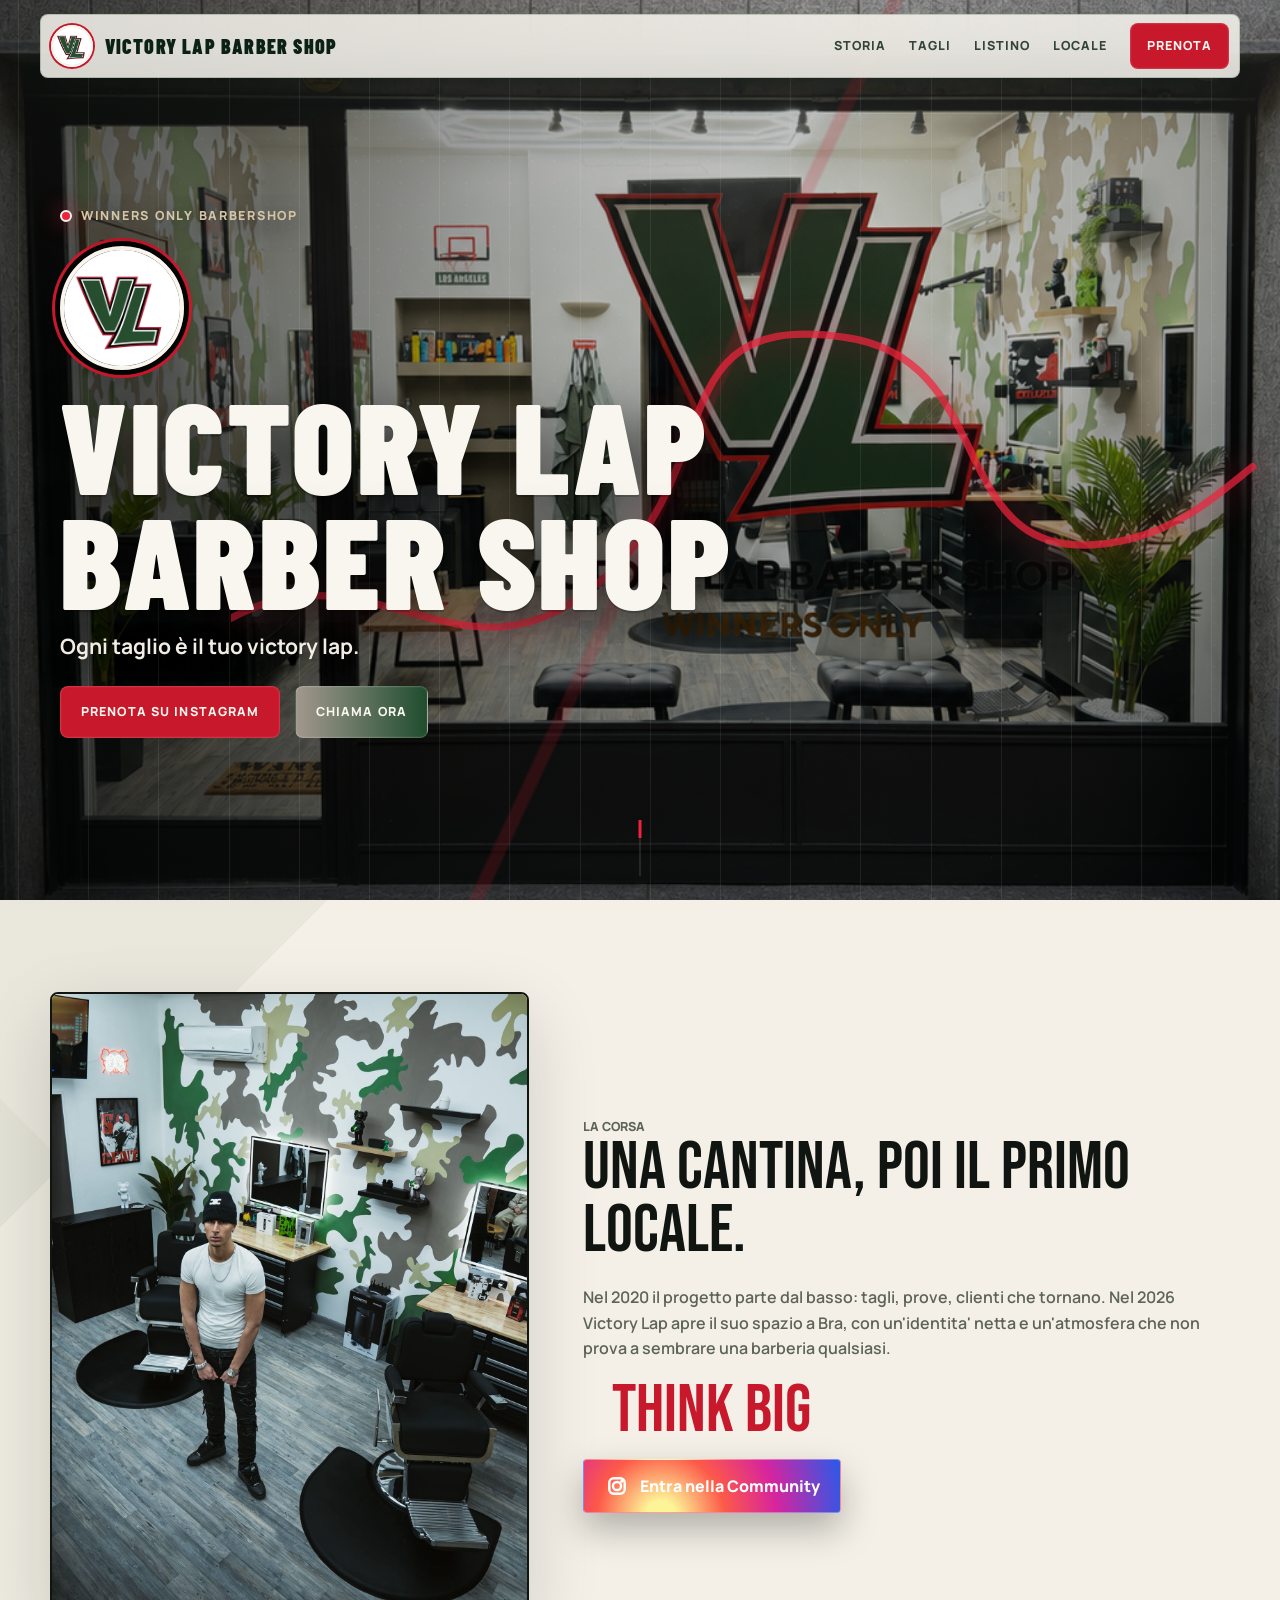
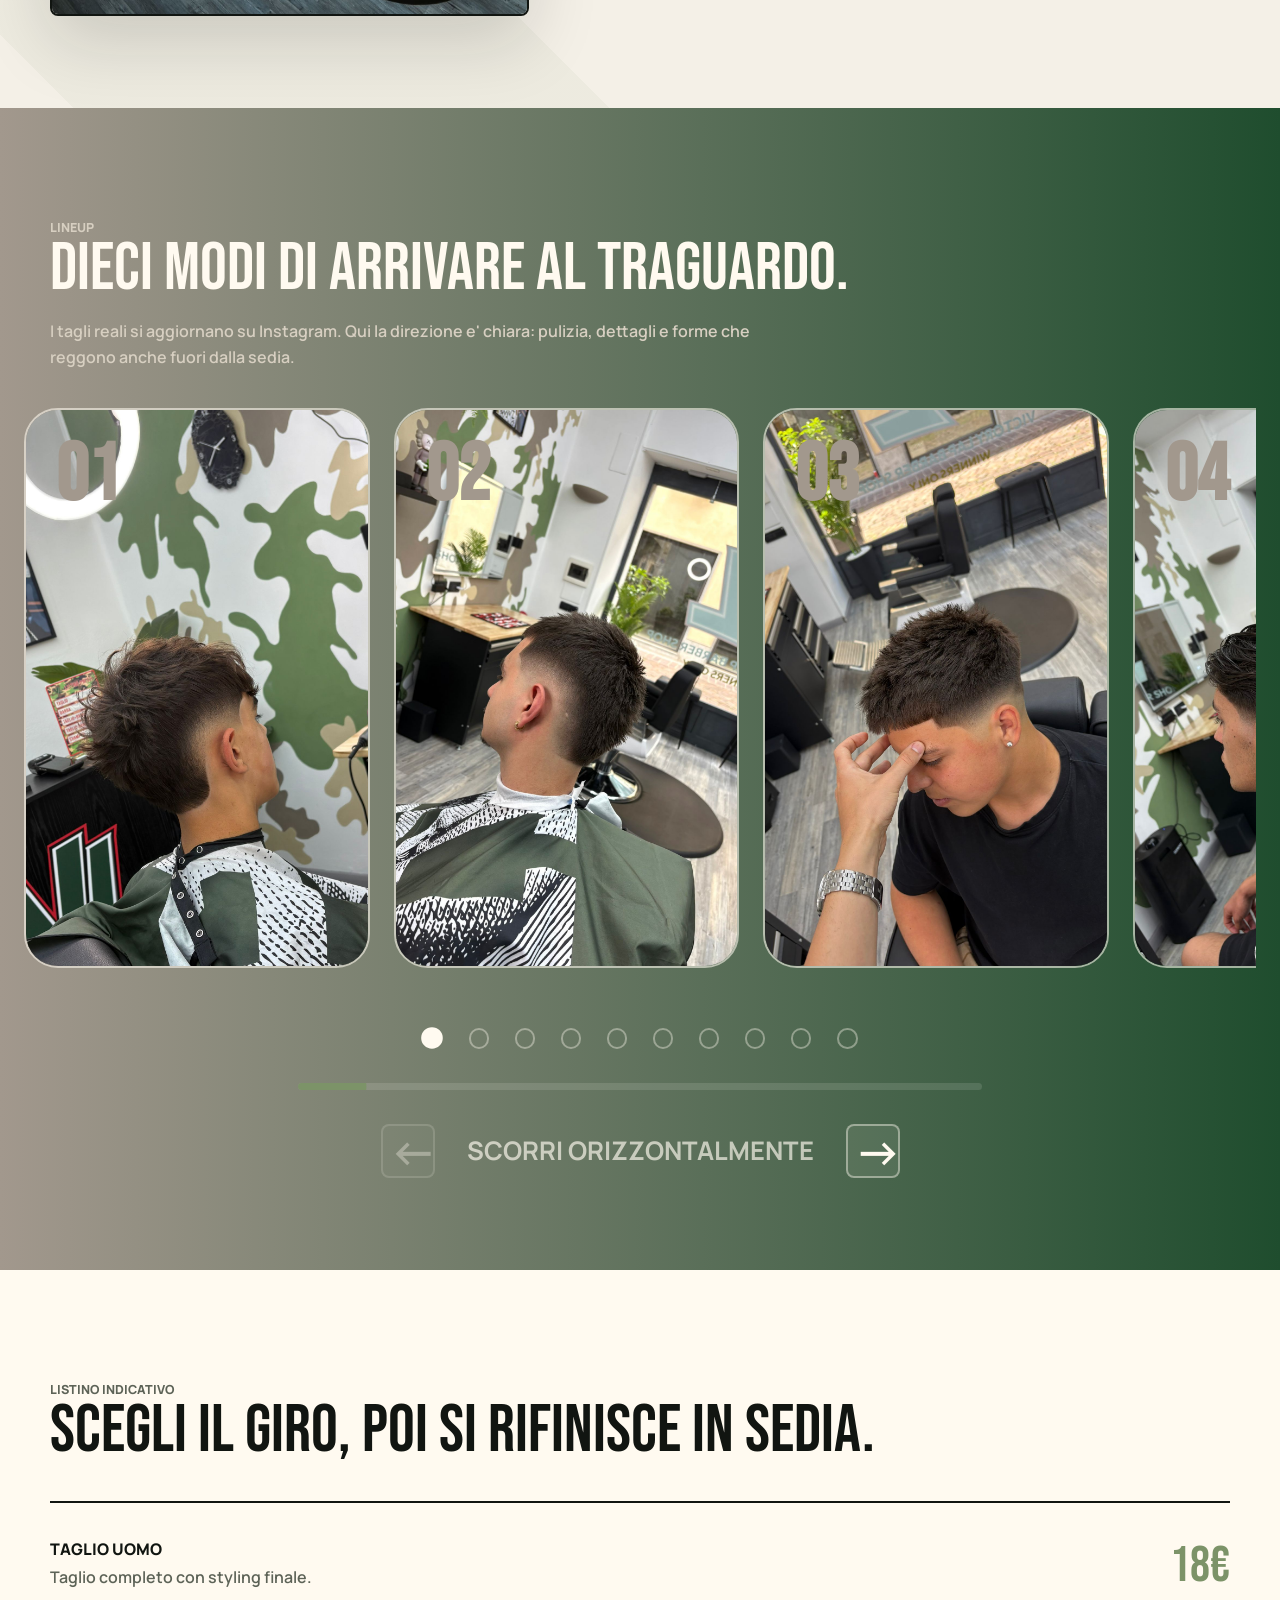
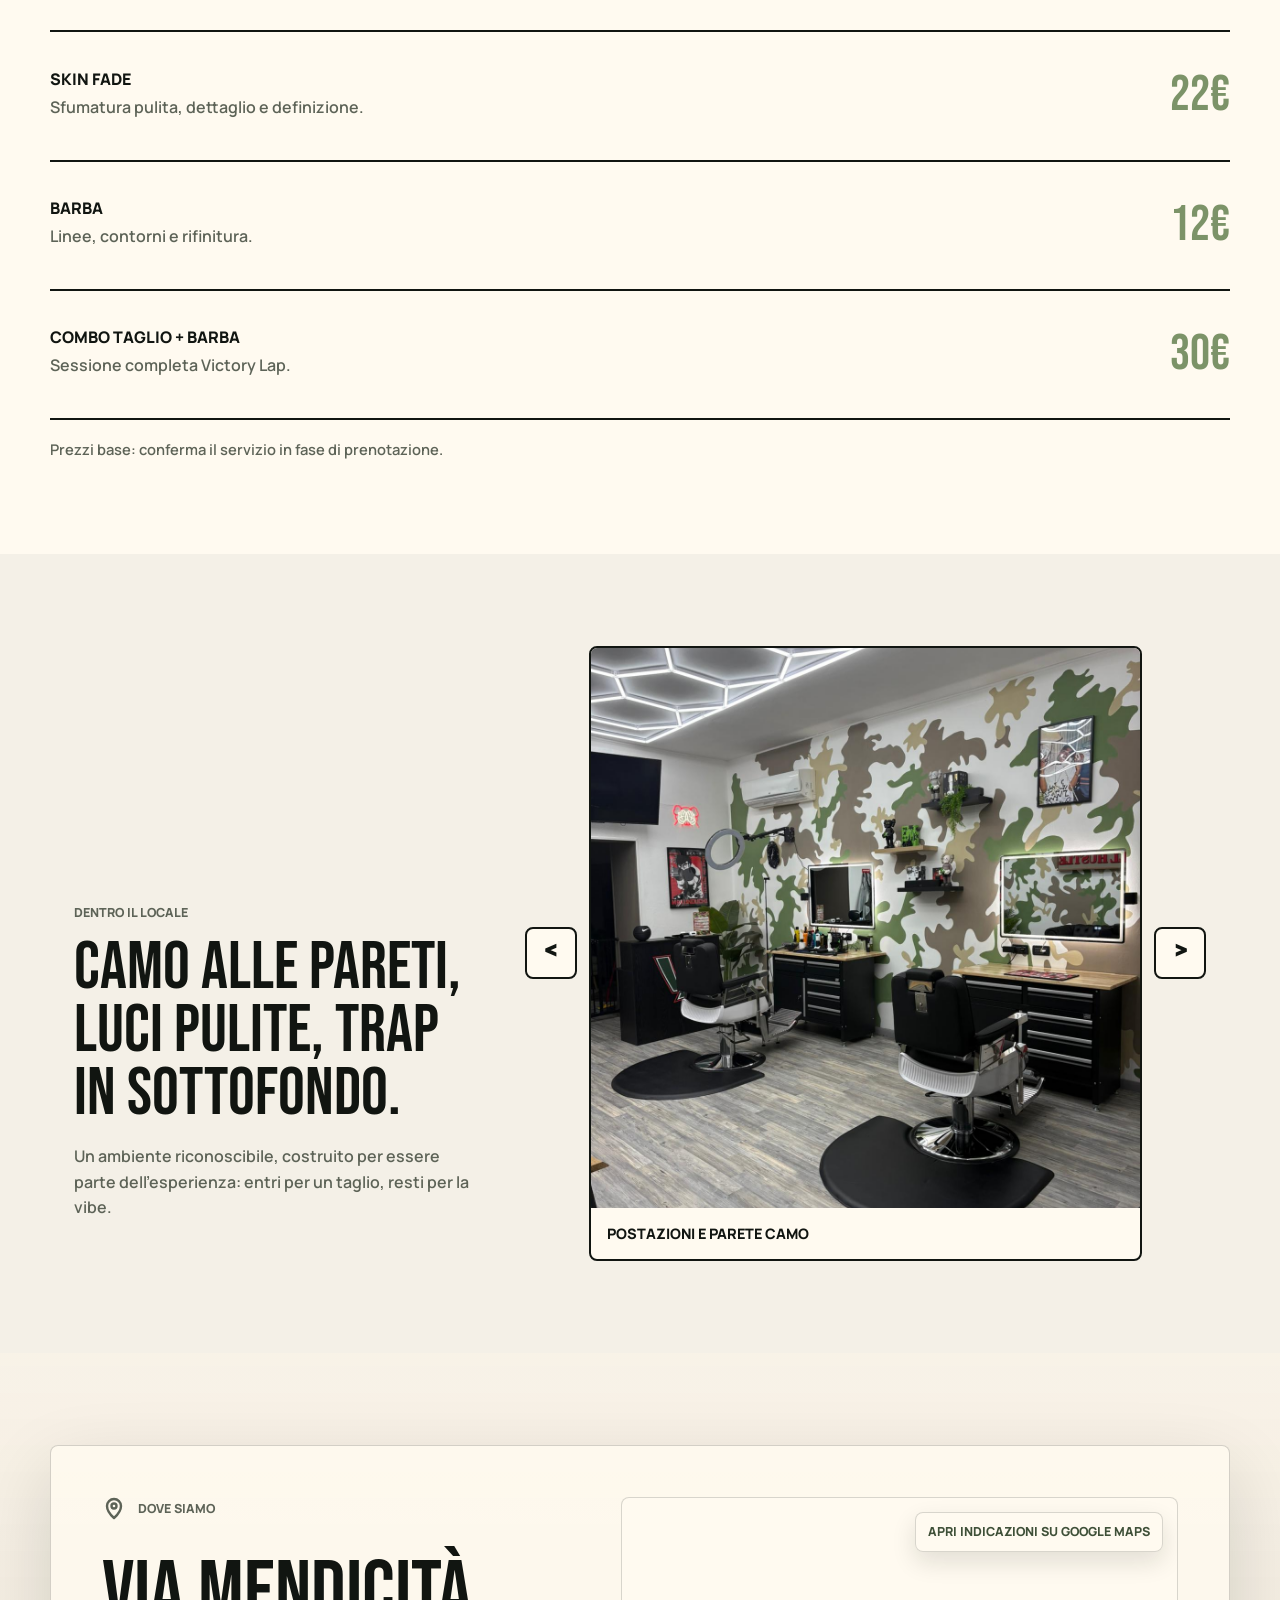
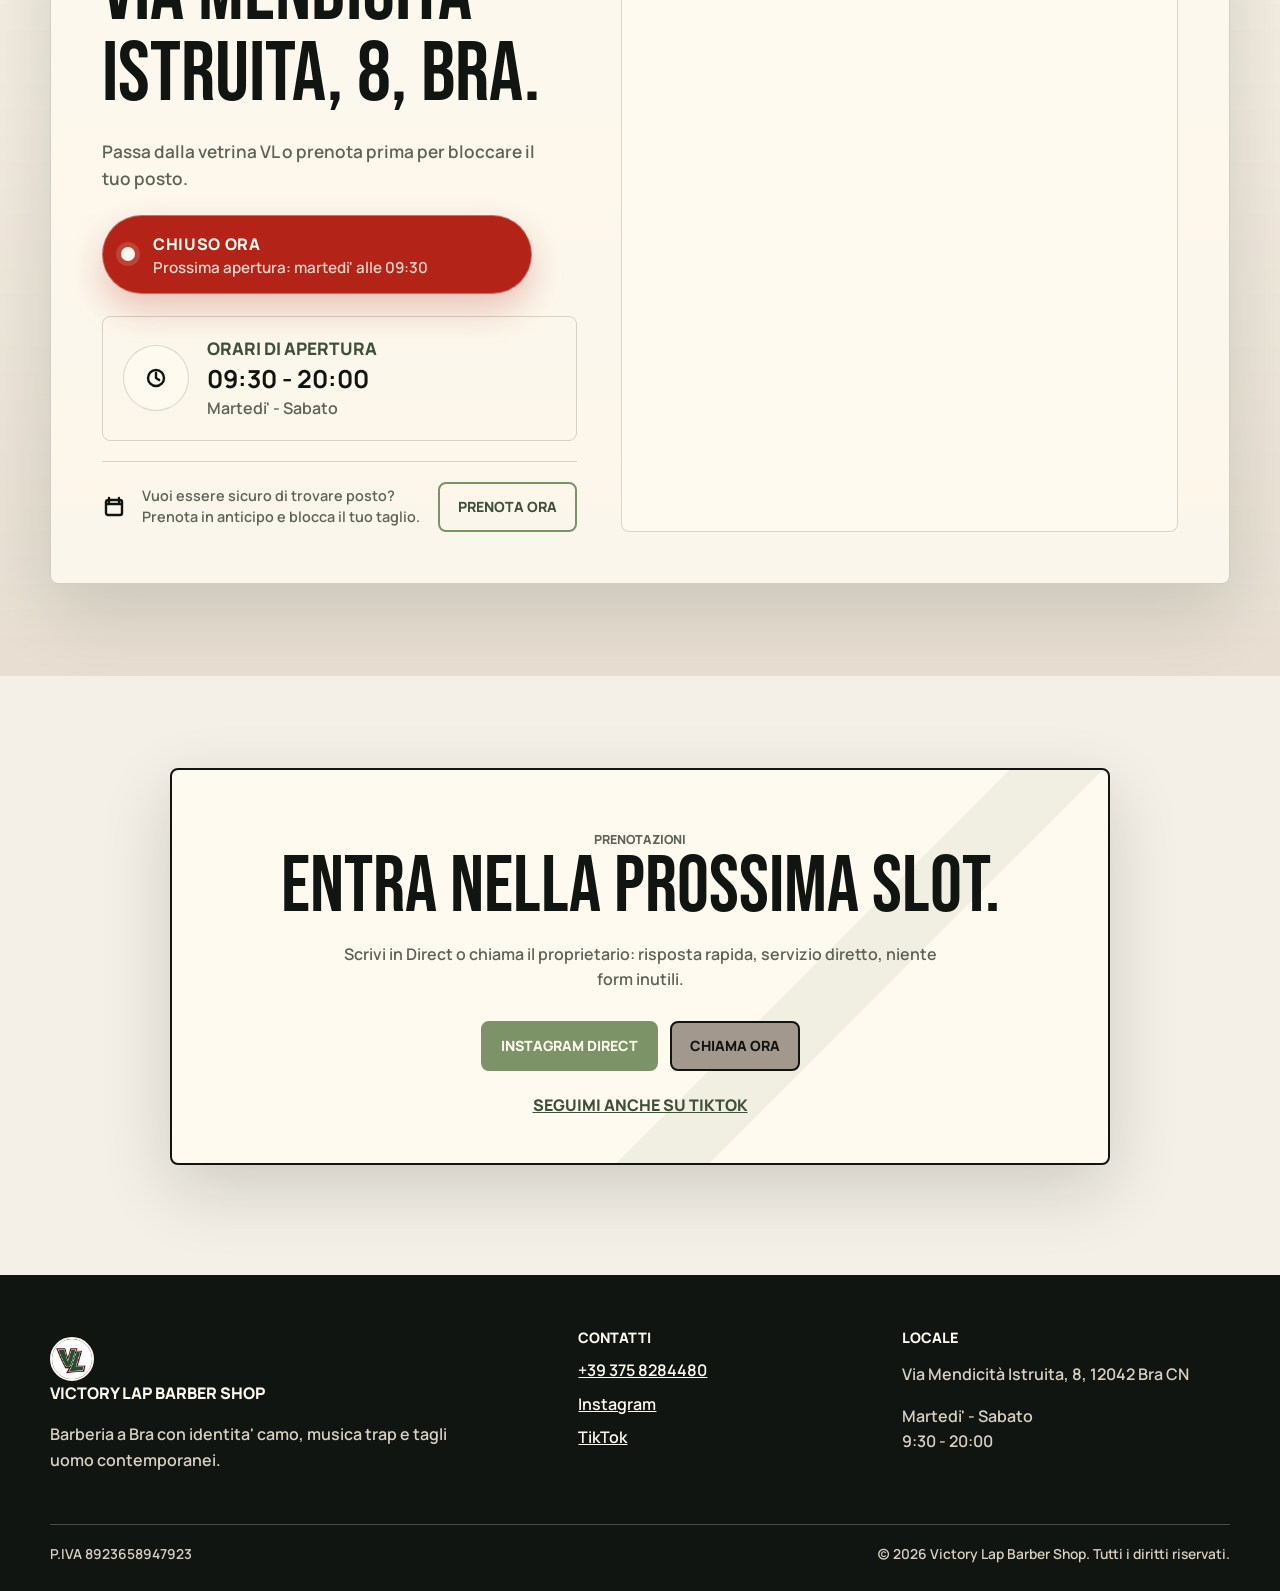
==== index.html @ 73940d56 "Test sito ilyas" ====
<!DOCTYPE html>
<html lang="it">
<head>
  <meta charset="UTF-8" />
  <meta name="viewport" content="width=device-width, initial-scale=1.0" />
  <title>Victory Lap Barber Shop | Barberia giovane a Bra</title>
  <meta name="description" content="Victory Lap Barber Shop a Bra: tagli uomo, fade, barba e stile street-premium in un locale camo con musica trap. Prenota via Instagram o telefono." />
  <meta name="robots" content="index, follow" />
  <link rel="canonical" href="https://victorylapbarbershop.example/" />
  <meta name="theme-color" content="#3f5038" />

  <meta property="og:type" content="website" />
  <meta property="og:title" content="Victory Lap Barber Shop | Barberia a Bra" />
  <meta property="og:description" content="Barberia a Bra con identita' camo, musica trap e tagli pensati per farsi notare." />
  <meta property="og:url" content="https://victorylapbarbershop.example/" />
  <meta property="og:image" content="assets/04-hero-1779377442198-hero-barbershop.png" />
  <meta property="og:locale" content="it_IT" />
  <meta name="twitter:card" content="summary_large_image" />
  <meta name="twitter:title" content="Victory Lap Barber Shop" />
  <meta name="twitter:description" content="Tagli uomo, fade e barba a Bra. Prenota via Instagram o telefono." />
  <meta name="twitter:image" content="assets/04-hero-1779377442198-hero-barbershop.png" />

  <link rel="preconnect" href="https://fonts.googleapis.com" />
  <link rel="preconnect" href="https://fonts.gstatic.com" crossorigin />
  <link href="https://fonts.googleapis.com/css2?family=Barlow+Condensed:wght@600;700;800;900&family=Bebas+Neue&family=Manrope:wght@500;600;700;800&display=swap" rel="stylesheet" />
  <link rel="preload" as="image" href="assets/04-hero-1779377442198-hero-barbershop.png" />
  <link rel="icon" href="assets/05-logo-1779377432802-logo.jpg" type="image/jpeg" />
  <link rel="apple-touch-icon" href="assets/05-logo-1779377432802-logo.jpg" />
  <link rel="manifest" href="manifest.json" />
  <link rel="stylesheet" href="styles.css?v=38" />

  <script type="application/ld+json">
    {
      "@context": "https://schema.org",
      "@type": "BarberShop",
      "name": "Victory Lap Barber Shop",
      "description": "Barberia a Bra con identita' camo, musica trap, tagli uomo, fade e barba.",
      "image": "https://victorylapbarbershop.example/assets/04-hero-1779377442198-hero-barbershop.png",
      "telephone": "+393758284480",
      "address": {
        "@type": "PostalAddress",
        "streetAddress": "Via Mendicit\u00e0 Istruita, 8",
        "postalCode": "12042",
        "addressLocality": "Bra",
        "addressRegion": "CN",
        "addressCountry": "IT"
      },
      "openingHoursSpecification": [
        {
          "@type": "OpeningHoursSpecification",
          "dayOfWeek": ["Tuesday", "Wednesday", "Thursday", "Friday", "Saturday"],
          "opens": "09:30",
          "closes": "20:00"
        }
      ],
      "sameAs": [
        "https://www.instagram.com/victorylap_barbershop/",
        "https://www.tiktok.com/@ibcutzzz"
      ]
    }
  </script>
</head>
<body>
  <a class="skip-link" href="#main">Salta al contenuto</a>

  <header class="site-header" data-header>
    <nav class="nav-shell" aria-label="Navigazione principale">
      <a class="brand" href="#top" aria-label="Victory Lap Barber Shop home">
        <img src="assets/05-logo-1779377432802-logo.jpg" width="1024" height="1024" alt="Logo VL di Victory Lap Barber Shop" />
        <span>Victory Lap Barber Shop</span>
      </a>

      <button class="nav-toggle" type="button" aria-label="Apri menu" aria-expanded="false" aria-controls="primary-menu" data-nav-toggle>
        <span></span>
        <span></span>
        <span></span>
      </button>

      <div class="nav-links" id="primary-menu" data-nav-menu>
        <a href="#origin">Storia</a>
        <a href="#lineup">Tagli</a>
        <a href="#services">Listino</a>
        <a href="#shop">Locale</a>
        <a href="#contact" class="nav-cta">Prenota</a>
      </div>
    </nav>
  </header>

  <main id="main">
    <section class="hero" id="top" aria-label="Victory Lap Barber Shop">
      <div class="hero-bg" data-parallax></div>
      <div class="hero-noise" aria-hidden="true"></div>
      <svg
        class="lap-line"
        viewBox="0 0 1200 760"
        role="img"
        aria-label="Linea rossa ispirata a una curva da circuito"
      >
        <path
          d="M-30 560 C150 430 250 650 415 490 C540 368 470 205 670 235 C850 260 770 505 980 455 C1098 426 1128 320 1230 338"
        />
      </svg>

      <div class="hero-content section-shell">
        <div class="hero-copy reveal">
          <div class="eyebrow">
            <span class="race-dot"></span>
            Winners only barbershop
          </div>
          <img
            class="hero-logo"
            src="assets/05-logo-1779377432802-logo.jpg"
            alt="Monogram VL Victory Lap"
            width="160"
            height="160"
          />
          <h1>Victory Lap Barber Shop</h1>
          <p class="hero-subtitle">Ogni taglio &egrave; il tuo victory lap.</p>
          <div class="hero-actions" aria-label="Azioni principali">
            <a class="btn btn-primary magnetic" href="https://www.instagram.com/victorylap_barbershop/" target="_blank" rel="noopener">
              <span>Prenota su Instagram</span>
            </a>
            <a class="btn btn-call magnetic" href="tel:+393758284480">
              <span>Chiama ora</span>
            </a>
          </div>
        </div>
      </div>

      <div class="scroll-cue" aria-hidden="true">
        <span></span>
      </div>
    </section>

    <section class="origin section" id="origin" aria-labelledby="origin-title">
      <div class="section-grid">
        <figure class="portrait-frame reveal">
          <video data-autoplay-video autoplay muted loop playsinline preload="metadata" poster="assets/06-other-1779377462808-fotoproprietarionelnegozio.jpg" aria-label="Video dell'inaugurazione di Victory Lap Barber Shop">
            <source src="assets/VideoInaugurazione.mp4" type="video/mp4" />
          </video>
        </figure>
        <div class="story-copy reveal">
          <p class="eyebrow">La corsa</p>
          <h2 id="origin-title">Una cantina, poi il primo locale.</h2>
          <p>Nel 2020 il progetto parte dal basso: tagli, prove, clienti che tornano. Nel 2026 Victory Lap apre il suo spazio a Bra, con un'identita' netta e un'atmosfera che non prova a sembrare una barberia qualsiasi.</p>
          <div class="origin-social">
            <div class="origin-mantra">THINK BIG</div>
            <a class="instagram-follow-button instagram-follow-button--shadow" href="https://www.instagram.com/victorylap_barbershop/" target="_blank" rel="noopener" aria-label="Entra nella Community su Instagram">
              <svg class="instagram-follow-button__icon" xmlns="http://www.w3.org/2000/svg" viewBox="0 0 64 64" aria-hidden="true" focusable="false">
                <rect x="13" y="13" width="38" height="38" rx="11" fill="none" stroke="currentColor" stroke-width="6" />
                <circle cx="32" cy="32" r="10" fill="none" stroke="currentColor" stroke-width="6" />
                <circle cx="44" cy="20" r="3.8" fill="currentColor" />
              </svg>
              <span>Entra nella Community</span>
            </a>
          </div>
        </div>
      </div>
    </section>

    <section class="lineup section" id="lineup" aria-labelledby="lineup-title">
      <div class="section-heading reveal">
        <p class="eyebrow">Lineup</p>
        <h2 id="lineup-title">Dieci modi di arrivare al traguardo.</h2>
        <p>I tagli reali si aggiornano su Instagram. Qui la direzione e' chiara: pulizia, dettagli e forme che reggono anche fuori dalla sedia.</p>
      </div>
      <div class="cut-carousel reveal" data-cut-carousel>
        <ol class="cut-track" aria-label="Lineup tagli Victory Lap" data-cut-track>
          <li class="cut-card is-empty" data-cut-image="assets/Taglio1">
            <span class="cut-number">01</span>
          </li>
          <li class="cut-card is-empty" data-cut-image="assets/Taglio2">
            <span class="cut-number">02</span>
          </li>
          <li class="cut-card is-empty" data-cut-image="assets/Taglio3">
            <span class="cut-number">03</span>
          </li>
          <li class="cut-card is-empty" data-cut-image="assets/Taglio4">
            <span class="cut-number">04</span>
          </li>
          <li class="cut-card is-empty" data-cut-image="assets/Taglio5">
            <span class="cut-number">05</span>
          </li>
          <li class="cut-card is-empty" data-cut-image="assets/Taglio6">
            <span class="cut-number">06</span>
          </li>
          <li class="cut-card is-empty" data-cut-image="assets/Taglio7">
            <span class="cut-number">07</span>
          </li>
          <li class="cut-card is-empty" data-cut-image="assets/Taglio8">
            <span class="cut-number">08</span>
          </li>
          <li class="cut-card is-empty" data-cut-image="assets/Taglio9">
            <span class="cut-number">09</span>
          </li>
          <li class="cut-card is-empty" data-cut-image="assets/Taglio10">
            <span class="cut-number">10</span>
          </li>
        </ol>
        <div class="cut-scroll-controls" data-cut-scroll-controls>
          <div class="cut-dots" aria-label="Navigazione tagli" data-cut-dots></div>
          <div class="cut-progress" aria-hidden="true">
            <span data-cut-progress-fill></span>
          </div>
          <div class="cut-scroll-nav" aria-label="Scorri i tagli">
            <button class="cut-scroll-arrow" type="button" aria-label="Tagli precedenti" data-cut-prev>
              <span aria-hidden="true">&larr;</span>
            </button>
            <strong>Scorri orizzontalmente</strong>
            <button class="cut-scroll-arrow" type="button" aria-label="Tagli successivi" data-cut-next>
              <span aria-hidden="true">&rarr;</span>
            </button>
          </div>
        </div>
      </div>
    </section>

    <section class="services section" id="services" aria-labelledby="services-title">
      <div class="section-heading reveal">
        <p class="eyebrow">Listino indicativo</p>
        <h2 id="services-title">Scegli il giro, poi si rifinisce in sedia.</h2>
      </div>
      <div class="price-table reveal">
        <article>
          <div>
            <h3>Taglio uomo</h3>
            <p>Taglio completo con styling finale.</p>
          </div>
          <strong>18&euro;</strong>
        </article>
        <article>
          <div>
            <h3>Skin fade</h3>
            <p>Sfumatura pulita, dettaglio e definizione.</p>
          </div>
          <strong>22&euro;</strong>
        </article>
        <article>
          <div>
            <h3>Barba</h3>
            <p>Linee, contorni e rifinitura.</p>
          </div>
          <strong>12&euro;</strong>
        </article>
        <article>
          <div>
            <h3>Combo taglio + barba</h3>
            <p>Sessione completa Victory Lap.</p>
          </div>
          <strong>30&euro;</strong>
        </article>
      </div>
      <p class="price-note reveal">Prezzi base: conferma il servizio in fase di prenotazione.</p>
    </section>

    <section class="shop section" id="shop" aria-labelledby="shop-title">
      <div class="shop-copy reveal">
        <p class="eyebrow">Dentro il locale</p>
        <h2 id="shop-title">Camo alle pareti, luci pulite, trap in sottofondo.</h2>
        <p>Un ambiente riconoscibile, costruito per essere parte dell'esperienza: entri per un taglio, resti per la vibe.</p>
      </div>

      <div class="gallery-shell reveal" data-gallery>
        <button class="gallery-arrow gallery-arrow-prev" type="button" aria-label="Immagine precedente" data-gallery-prev>
          <span aria-hidden="true">&lt;</span>
        </button>
        <div class="gallery-stage" tabindex="0" aria-label="Gallery fotografica del locale" data-gallery-stage>
          <figure class="gallery-slide is-active" data-gallery-slide>
            <img src="assets/01-gallery-1779377446610-interno.jpg" width="1200" height="1600" loading="lazy" alt="Postazioni da barbiere e parete mimetica di Victory Lap Barber Shop" />
            <figcaption>Postazioni e parete camo</figcaption>
          </figure>
          <figure class="gallery-slide" data-gallery-slide>
            <img src="assets/02-gallery-1779377450781-interno2.jpg" width="1200" height="1600" loading="lazy" alt="Area attesa del Victory Lap Barber Shop con divano, tavolino e insegna sulla parete mimetica" />
            <figcaption>Area attesa e insegna</figcaption>
          </figure>
        </div>
        <button class="gallery-arrow gallery-arrow-next" type="button" aria-label="Immagine successiva" data-gallery-next>
          <span aria-hidden="true">&gt;</span>
        </button>
      </div>
    </section>

    <section class="location section" id="location" aria-labelledby="location-title">
      <div class="location-panel reveal">
        <div class="location-copy">
          <p class="eyebrow location-eyebrow">
            <svg aria-hidden="true" viewBox="0 0 24 24" focusable="false">
              <path d="M12 21s7-6.1 7-12a7 7 0 0 0-14 0c0 5.9 7 12 7 12Z" />
              <circle cx="12" cy="9" r="2.5" />
            </svg>
            Dove siamo
          </p>
          <h2 id="location-title">Via Mendicit&agrave; Istruita, 8, Bra.</h2>
          <p class="location-intro">Passa dalla vetrina VL o prenota prima per bloccare il tuo posto.</p>

          <div class="availability-card is-open" role="status" aria-live="polite" data-open-card>
            <span class="availability-icon" aria-hidden="true">
            </span>
            <span>
              <strong data-open-status-title>SIAMO APERTI</strong>
              <span class="open-status" aria-live="polite" data-open-status>Ti aspettiamo!</span>
            </span>
          </div>

          <div class="hours-card">
            <span class="hours-icon" aria-hidden="true">
              <svg viewBox="0 0 24 24" focusable="false">
                <circle cx="12" cy="12" r="8" />
                <path d="M12 7v5l3.2 2" />
              </svg>
            </span>
            <span>
              <span class="hours-label">Orari di apertura</span>
              <strong>09:30 - 20:00</strong>
              <span>Martedi' - Sabato</span>
            </span>
          </div>

          <div class="location-booking">
            <svg aria-hidden="true" viewBox="0 0 24 24" focusable="false">
              <path d="M7 3v4M17 3v4M4.5 9h15M6 5h12a2 2 0 0 1 2 2v11a2 2 0 0 1-2 2H6a2 2 0 0 1-2-2V7a2 2 0 0 1 2-2Z" />
            </svg>
            <p>Vuoi essere sicuro di trovare posto?<br />Prenota in anticipo e blocca il tuo taglio.</p>
            <a class="btn btn-secondary" href="https://www.instagram.com/victorylap_barbershop/" target="_blank" rel="noopener">Prenota ora</a>
          </div>
        </div>

        <div class="location-map">
          <iframe
            title="Mappa di Victory Lap Barber Shop"
            src="https://maps.google.com/maps?hl=it&amp;q=Victory%20Lap%20Barber%20Shop%2C%20Via%20Mendicit%C3%A0%20Istruita%2C%208%2C%2012042%20Bra%20CN&amp;ll=44.6960093,7.8545282&amp;z=17&amp;output=embed"
            width="640"
            height="640"
            loading="lazy"
            allowfullscreen
            referrerpolicy="no-referrer-when-downgrade"></iframe>
          <a class="map-open-link" href="https://www.google.com/maps/place/Victory+Lap+Barber+Shop/@44.6960093,7.8545282,739m/data=!3m2!1e3!4b1!4m6!3m5!1s0x12d2ab8abc4232df:0xaafbbcfbf7dc4ae0!8m2!3d44.6960093!4d7.8545282!16s%2Fg%2F11z7l_v60b?entry=ttu&amp;g_ep=EgoyMDI2MDUyMC4wIKXMDSoASAFQAw%3D%3D" target="_blank" rel="noopener">Apri indicazioni su Google Maps</a>
        </div>
      </div>
    </section>

    <section class="contact section" id="contact" aria-labelledby="contact-title">
      <div class="contact-panel reveal">
        <p class="eyebrow">Prenotazioni</p>
        <h2 id="contact-title">Entra nella prossima slot.</h2>
        <p>Scrivi in Direct o chiama il proprietario: risposta rapida, servizio diretto, niente form inutili.</p>
        <div class="contact-actions">
          <a class="btn btn-primary" href="https://www.instagram.com/victorylap_barbershop/" target="_blank" rel="noopener">Instagram Direct</a>
          <a class="btn btn-secondary" href="tel:+393758284480">Chiama ora</a>
        </div>
        <a class="social-link" href="https://www.tiktok.com/@ibcutzzz" target="_blank" rel="noopener">Seguimi anche su TikTok</a>
      </div>
    </section>
  </main>

  <footer class="site-footer">
    <div class="footer-grid">
      <div>
        <a class="footer-brand" href="#top">
          <img src="assets/05-logo-1779377432802-logo.jpg" width="1024" height="1024" alt="" />
          <span>Victory Lap Barber Shop</span>
        </a>
        <p>Barberia a Bra con identita' camo, musica trap e tagli uomo contemporanei.</p>
      </div>
      <div>
        <h2>Contatti</h2>
        <a href="tel:+393758284480">+39 375 8284480</a>
        <a href="https://www.instagram.com/victorylap_barbershop/" target="_blank" rel="noopener">Instagram</a>
        <a href="https://www.tiktok.com/@ibcutzzz" target="_blank" rel="noopener">TikTok</a>
      </div>
      <div>
        <h2>Locale</h2>
        <p>Via Mendicit&agrave; Istruita, 8, 12042 Bra CN</p>
        <p>Martedi' - Sabato<br />9:30 - 20:00</p>
      </div>
    </div>
    <div class="footer-bottom">
      <span>P.IVA 8923658947923</span>
      <span>(c) 2026 Victory Lap Barber Shop. Tutti i diritti riservati.</span>
    </div>
  </footer>

  <script src="script.js?v=24" defer></script>
</body>
</html>
---- styles.css ----
:root {
  --font-display: "Bebas Neue", Impact, "Arial Narrow", sans-serif;
  --font-body: "Manrope", Arial, sans-serif;
  --ink: #111511;
  --muted: #5d6357;
  --paper: #f4f0e7;
  --paper-strong: #fffaf0;
  --olive: #3f5038;
  --sage: #7c9368;
  --stone: #a2988d;
  --brass: #897e5d;
  --burgundy: #7C9368;
  --line: rgba(17, 21, 17, 0.16);
  --shadow: 0 24px 70px rgba(17, 21, 17, 0.16);
  --radius: 8px;
  --max: 1180px;
  --ease: 220ms ease;
  --header-h: 78px;
  --font-race: "Barlow Condensed", "Arial Narrow", var(--font-display);
  --race-green-950: #07130d;
  --race-green-900: #0c2115;
  --race-green-800: #112d1b;
  --race-green-700: #1f4d2e;
  --race-red-600: #c8182b;
  --race-red-500: #ef233c;
  --race-taupe-300: #d4c5a5;
  --race-white: #f8f6ef;
  --race-black: #030504;
  --race-muted: #c8c4b8;
  --race-glass: rgba(248, 246, 239, 0.86);
  --race-shadow: 0 24px 80px rgba(12, 33, 21, 0.2);
}

* {
  box-sizing: border-box;
}

html {
  scroll-behavior: smooth;
  scroll-padding-top: var(--header-h);
}

body {
  margin: 0;
  min-width: 320px;
  overflow-x: hidden;
  background:
    linear-gradient(135deg, rgba(63, 80, 56, 0.06) 0 16%, transparent 16% 100%),
    linear-gradient(45deg, transparent 0 62%, rgba(124, 147, 104, 0.06) 62% 69%, transparent 69% 100%),
    var(--paper);
  color: var(--ink);
  font-family: var(--font-body);
  font-size: 16px;
  font-weight: 600;
  line-height: 1.6;
  letter-spacing: 0;
}

.hero-copy,
.hero-media,
.story-copy,
.shop-copy,
.location-copy,
.contact-panel {
  min-width: 0;
}

body.nav-open {
  overflow: hidden;
}

img {
  display: block;
  max-width: 100%;
  height: auto;
}

a {
  color: inherit;
}

button,
a {
  -webkit-tap-highlight-color: transparent;
}

button {
  font: inherit;
}

:focus-visible {
  outline: 3px solid var(--burgundy);
  outline-offset: 4px;
}

.skip-link {
  position: fixed;
  left: 16px;
  top: 16px;
  z-index: 1000;
  padding: 10px 14px;
  background: var(--ink);
  color: var(--paper-strong);
  transform: translateY(-140%);
  transition: transform var(--ease);
}

.skip-link:focus {
  transform: translateY(0);
}

.section {
  padding: 92px 24px;
}

.site-header {
  position: sticky;
  top: 0;
  z-index: 100;
  background: rgba(244, 240, 231, 0.88);
  border-bottom: 1px solid transparent;
  backdrop-filter: blur(18px);
  transition: border-color var(--ease), background var(--ease);
}

.site-header.is-scrolled {
  background: rgba(244, 240, 231, 0.96);
  border-bottom-color: var(--line);
}

.nav-shell {
  width: min(100%, var(--max));
  min-height: 76px;
  margin: 0 auto;
  display: flex;
  align-items: center;
  justify-content: space-between;
  gap: 24px;
}

.brand,
.footer-brand {
  display: inline-flex;
  align-items: center;
  gap: 12px;
  color: var(--ink);
  text-decoration: none;
  font-weight: 900;
  text-transform: uppercase;
}

.brand img,
.footer-brand img {
  width: 44px;
  height: 44px;
  border: 2px solid var(--ink);
  border-radius: 50%;
  object-fit: cover;
}

.brand span {
  font-family: var(--font-display);
  font-size: 1.45rem;
}

.nav-links {
  display: flex;
  align-items: center;
  gap: 8px;
}

.nav-links a {
  padding: 10px 12px;
  border-radius: var(--radius);
  color: var(--ink);
  font-size: 0.9rem;
  text-decoration: none;
  text-transform: uppercase;
  transition: background var(--ease), color var(--ease);
}

.nav-links a:hover {
  background: rgba(63, 80, 56, 0.1);
}

.nav-links .nav-cta {
  background: var(--ink);
  color: var(--paper-strong);
}

.nav-toggle {
  display: none;
  width: 44px;
  height: 44px;
  border: 1px solid var(--line);
  border-radius: var(--radius);
  background: var(--paper-strong);
  color: var(--ink);
}

.nav-toggle span {
  display: block;
  width: 20px;
  height: 2px;
  margin: 5px auto;
  background: currentColor;
  transition: transform var(--ease), opacity var(--ease);
}

.nav-toggle[aria-expanded="true"] span:nth-child(1) {
  transform: translateY(7px) rotate(45deg);
}

.nav-toggle[aria-expanded="true"] span:nth-child(2) {
  opacity: 0;
}

.nav-toggle[aria-expanded="true"] span:nth-child(3) {
  transform: translateY(-7px) rotate(-45deg);
}

.hero {
  min-height: auto;
  padding-top: 48px;
  padding-bottom: 84px;
  display: block;
}

.hero-inner {
  width: min(100%, 980px);
  margin: 0 auto;
  display: block;
}

.eyebrow {
  margin: 0 0 14px;
  color: var(--burgundy);
  font-size: 0.78rem;
  font-weight: 900;
  text-transform: uppercase;
}

h1,
h2,
h3,
p {
  overflow-wrap: break-word;
}

h1,
h2,
h3 {
  margin: 0;
  line-height: 0.94;
  letter-spacing: 0;
}

h1,
h2 {
  font-family: var(--font-display);
  font-weight: 400;
  text-transform: uppercase;
}

h1 {
  max-width: 7.5em;
  font-size: 6.5rem;
}

h2 {
  font-size: 4.2rem;
}

h3 {
  font-size: 1rem;
  font-weight: 900;
}

.hero-text {
  max-width: 560px;
  margin: 22px 0 0;
  color: #2f342d;
  font-size: 1.08rem;
}

.hero-actions,
.contact-actions,
.location-actions {
  display: flex;
  flex-wrap: wrap;
  gap: 12px;
  margin-top: 28px;
}

.btn {
  display: inline-flex;
  min-height: 48px;
  align-items: center;
  justify-content: center;
  padding: 12px 18px;
  border: 2px solid var(--ink);
  border-radius: var(--radius);
  color: var(--ink);
  font-size: 0.88rem;
  font-weight: 900;
  text-decoration: none;
  text-transform: uppercase;
  transition: transform var(--ease), background var(--ease), color var(--ease), border-color var(--ease);
}

.btn:hover {
  transform: translateY(-2px);
}

.btn-primary {
  background: var(--burgundy);
  border-color: var(--burgundy);
  color: var(--paper-strong);
}

.btn-secondary {
  background: var(--stone);
}

.btn-secondary:hover {
  background: var(--ink);
  color: var(--paper-strong);
}

.hero-media {
  position: relative;
  width: 100%;
  margin: 0 auto;
  border: 2px solid var(--ink);
  border-radius: var(--radius);
  background: var(--paper-strong);
  box-shadow: var(--shadow);
  overflow: visible;
}

.hero-media::before {
  content: "";
  position: absolute;
  inset: 16px;
  z-index: 1;
  border: 1px solid rgba(255, 250, 240, 0.64);
  pointer-events: none;
}

.hero-media > img {
  width: 100%;
  aspect-ratio: 1672 / 941;
  border-radius: calc(var(--radius) - 2px);
  object-fit: cover;
  transform: translateY(var(--parallax-y, 0));
}

.hero-media .hero-actions {
  position: absolute;
  left: 50%;
  bottom: clamp(18px, 3vw, 32px);
  z-index: 4;
  width: min(calc(100% - 180px), 520px);
  justify-content: center;
  margin: 0;
  transform: translateX(-50%);
}

.hero-media .btn {
  border-color: rgba(17, 21, 17, 0.7);
  box-shadow: 0 12px 28px rgba(17, 21, 17, 0.24);
}

.hero-logo-badge {
  position: absolute;
  right: clamp(-18px, -1.4vw, -10px);
  bottom: clamp(-28px, -2.6vw, -16px);
  z-index: 3;
  display: grid;
  width: clamp(64px, 9vw, 104px);
  aspect-ratio: 1;
  place-items: center;
  padding: clamp(4px, 0.8vw, 7px);
  border: 2px solid var(--ink);
  border-radius: 50%;
  background: var(--paper-strong);
  box-shadow: 0 12px 28px rgba(17, 21, 17, 0.22);
  pointer-events: none;
}

.hero-logo-badge img {
  width: 100%;
  height: 100%;
  border-radius: 50%;
  object-fit: contain;
}

.section-grid,
.location-grid {
  width: min(100%, var(--max));
  margin: 0 auto;
  display: grid;
  grid-template-columns: 0.85fr 1.15fr;
  align-items: center;
  gap: 54px;
}

.portrait-frame,
.facade {
  margin: 0;
  border: 2px solid var(--ink);
  border-radius: var(--radius);
  background: var(--paper-strong);
  overflow: hidden;
  box-shadow: var(--shadow);
}

.portrait-frame img,
.portrait-frame video,
.facade img {
  display: block;
  width: 100%;
  height: 620px;
  object-fit: cover;
}

.portrait-frame video {
  background: var(--ink);
}

.story-copy p,
.section-heading p,
.shop-copy p,
.location-copy p,
.contact-panel p,
.site-footer p {
  color: var(--muted);
}

.story-copy > p {
  max-width: 620px;
  margin: 22px 0 0;
}

.milestone-strip {
  display: grid;
  grid-template-columns: repeat(4, 1fr);
  margin-top: 34px;
  border: 2px solid var(--ink);
  border-radius: var(--radius);
  overflow: hidden;
}

.milestone-strip span {
  min-height: 76px;
  display: grid;
  place-items: center;
  padding: 12px;
  border-right: 2px solid var(--ink);
  background: var(--paper-strong);
  font-family: var(--font-display);
  font-size: 2.2rem;
  text-transform: uppercase;
}

.milestone-strip span:nth-child(even) {
  background: var(--olive);
  color: var(--paper-strong);
}

.milestone-strip span:last-child {
  border-right: 0;
}

.origin-mantra {
  display: flex;
  align-items: flex-start;
  min-height: 80px;
  margin-top: 18px;
  color: var(--race-red-600);
  font-family: var(--font-display);
  font-size: 4.2rem;
  font-weight: 400;
  line-height: 0.94;
  text-transform: uppercase;
  white-space: nowrap;
}

.origin-social {
  display: inline-flex;
  flex-direction: column;
  align-items: center;
  margin-top: 18px;
}

.origin-social .origin-mantra {
  min-height: 0;
  margin-top: 0;
}

.instagram-follow-button {
  box-sizing: border-box;
  display: inline-flex;
  align-items: center;
  justify-content: center;
  gap: 10px;
  min-height: 48px;
  margin-top: 16px;
  padding: 13px 20px;
  border: 1px solid rgba(255, 255, 255, 0.34);
  border-radius: 4px;
  color: #ffffff;
  background: radial-gradient(circle at 30% 107%, #fdf497 0 8%, #fd5949 34%, #d6249f 62%, #285aeb 100%);
  font-family: var(--font-body);
  font-size: 16px;
  font-weight: 800;
  line-height: 1.15;
  letter-spacing: 0;
  text-decoration: none;
  transition: transform 180ms ease, border-color 180ms ease, filter 180ms ease;
  -webkit-tap-highlight-color: transparent;
}

.instagram-follow-button:hover {
  transform: translateY(-2px);
  border-color: rgba(255, 255, 255, 0.52);
  filter: saturate(1.03);
}

.instagram-follow-button:active {
  transform: translateY(0);
}

.instagram-follow-button:focus-visible {
  outline: 3px solid rgba(216, 79, 31, 0.55);
  outline-offset: 4px;
}

.instagram-follow-button__icon {
  display: block;
  width: 26px;
  height: 26px;
  flex: 0 0 26px;
}

.instagram-follow-button--shadow {
  min-width: 190px;
  box-shadow: 0 16px 36px rgba(0, 0, 0, 0.28);
}

.lineup {
  position: relative;
  overflow: hidden;
  background: linear-gradient(90deg, #a2988d, #1f4d2e);
  color: var(--paper-strong);
  isolation: isolate;
}

.lineup::before {
  content: "";
  position: absolute;
  inset: 0;
  z-index: -1;
  background: none;
}

.lineup .eyebrow,
.lineup .section-heading p {
  color: #d7cfc1;
}

.section-heading {
  width: min(100%, var(--max));
  margin: 0 auto 38px;
}

.section-heading p {
  max-width: 720px;
  margin: 18px 0 0;
}

.cut-carousel {
  position: relative;
  width: min(100%, 1280px);
  margin: 0 auto;
}

.cut-track {
  margin: 0;
  padding: 0 clamp(24px, 4vw, 56px) 34px 0;
  list-style: none;
  display: flex;
  gap: clamp(18px, 2vw, 24px);
  overflow-x: auto;
  overscroll-behavior-inline: contain;
  scroll-padding-inline: 0;
  scroll-behavior: smooth;
  scroll-snap-type: x proximity;
  scrollbar-width: none;
  -webkit-overflow-scrolling: touch;
  cursor: grab;
  touch-action: pan-y;
  user-select: none;
  will-change: scroll-position;
}

.cut-track.is-dragging,
.cut-track.is-wheel-scrolling {
  cursor: grabbing;
  scroll-behavior: auto;
  scroll-snap-type: none;
}

.cut-track::-webkit-scrollbar {
  display: none;
}

.cut-card {
  position: relative;
  flex: 0 0 clamp(300px, 27vw, 376px);
  min-height: 560px;
  padding: 30px;
  border: 2px solid rgba(124, 147, 104, 0.82);
  border-radius: 34px;
  background:
    linear-gradient(150deg, rgba(124, 147, 104, 0.34) 0 16%, transparent 16% 100%),
    #090b09;
  overflow: hidden;
  scroll-snap-align: start;
  scroll-snap-stop: normal;
  box-shadow: 0 32px 80px rgba(0, 0, 0, 0.38);
  isolation: isolate;
}

.cut-card::before {
  content: "";
  position: absolute;
  inset: -22% 20% auto auto;
  z-index: 2;
  width: 35%;
  height: 132%;
  background: rgba(124, 147, 104, 0.28);
  transform: rotate(38deg);
  transform-origin: center;
}

.cut-card::after {
  content: "";
  position: absolute;
  inset: 0;
  z-index: 2;
  background:
    linear-gradient(180deg, rgba(9, 11, 9, 0.16), rgba(9, 11, 9, 0.42) 52%, rgba(9, 11, 9, 0.9)),
    radial-gradient(circle at 50% 20%, transparent 0 30%, rgba(0, 0, 0, 0.32) 72%);
  pointer-events: none;
}

.cut-card.is-empty {
  border-color: rgba(124, 147, 104, 0.82);
  background: transparent;
  box-shadow: none;
}

.cut-card.is-empty::before,
.cut-card.is-empty::after {
  background: none;
}

.cut-card.has-image {
  border-color: rgba(255, 250, 240, 0.58);
  background: transparent;
  box-shadow: none;
}

.cut-card.has-image::before,
.cut-card.has-image::after {
  background: none;
}

.cut-card img {
  position: absolute;
  inset: 0;
  z-index: 1;
  width: 100%;
  height: 100%;
  max-width: none;
  object-fit: cover;
  filter: none;
  image-rendering: auto;
  transform: none;
}

.cut-number {
  position: relative;
  z-index: 3;
}

.cut-number {
  color: var(--stone);
  font-family: var(--font-display);
  font-size: clamp(3.4rem, 7vw, 5rem);
  font-weight: 900;
  line-height: 0.9;
}

.cut-dots {
  display: flex;
  justify-content: center;
  gap: clamp(14px, 2vw, 28px);
}

.cut-scroll-controls {
  display: grid;
  width: min(100%, 720px);
  margin: 16px auto 0;
  gap: 34px;
  justify-items: center;
  padding: 10px 18px 0;
}

.cut-carousel.is-not-scrollable .cut-scroll-controls {
  display: none;
}

.cut-dots button {
  width: clamp(17px, 1.6vw, 28px);
  height: clamp(17px, 1.6vw, 28px);
  padding: 0;
  border: 2px solid rgba(255, 250, 240, 0.38);
  border-radius: 50%;
  background: transparent;
  cursor: pointer;
  transition: background var(--ease), border-color var(--ease), transform var(--ease);
}

.cut-dots button.is-active {
  background: var(--paper-strong);
  border-color: var(--paper-strong);
  transform: scale(1.08);
}

.cut-progress {
  width: min(100%, 720px);
  height: 7px;
  overflow: hidden;
  border-radius: 999px;
  background: rgba(255, 250, 240, 0.12);
}

.cut-progress span {
  display: block;
  width: 100%;
  height: 100%;
  border-radius: inherit;
  background: var(--sage);
  transform: scaleX(0.1);
  transform-origin: left center;
  transition: transform var(--ease);
}

.cut-scroll-nav {
  display: grid;
  grid-template-columns: 54px auto 54px;
  align-items: center;
  justify-content: center;
  gap: clamp(14px, 3vw, 32px);
  width: min(100%, 620px);
  color: rgba(255, 250, 240, 0.66);
  text-align: center;
}

.cut-scroll-arrow {
  display: grid;
  width: 54px;
  height: 54px;
  place-items: center;
  border: 2px solid rgba(255, 250, 240, 0.42);
  border-radius: var(--radius);
  background: rgba(255, 250, 240, 0.08);
  color: var(--paper-strong);
  cursor: pointer;
  transition:
    transform var(--ease),
    border-color var(--ease),
    background var(--ease),
    opacity var(--ease);
}

.cut-scroll-arrow:hover,
.cut-scroll-arrow:focus-visible {
  border-color: var(--paper-strong);
  background: rgba(255, 250, 240, 0.16);
  transform: translateY(-2px);
}

.cut-scroll-arrow:disabled {
  cursor: default;
  opacity: 0.35;
  transform: none;
}

.cut-scroll-arrow span {
  font-size: clamp(2rem, 4vw, 3rem);
  line-height: 1;
}

.cut-scroll-nav strong {
  font-size: clamp(1.05rem, 2vw, 1.65rem);
  font-weight: 700;
  line-height: 1.1;
  text-transform: uppercase;
}

.services {
  background: var(--paper-strong);
}

.price-table {
  width: min(100%, var(--max));
  margin: 0 auto;
  border-top: 2px solid var(--ink);
}

.price-table article {
  display: grid;
  grid-template-columns: 1fr auto;
  align-items: center;
  gap: 24px;
  padding: 24px 0;
  border-bottom: 2px solid var(--ink);
}

.price-table h3 {
  margin-bottom: 8px;
  text-transform: uppercase;
}

.price-table p {
  margin: 0;
  color: var(--muted);
}

.price-table strong {
  font-family: var(--font-display);
  font-size: 3.1rem;
  font-weight: 400;
  color: var(--burgundy);
}

.price-note {
  width: min(100%, var(--max));
  margin: 18px auto 0;
  color: var(--muted);
  font-size: 0.92rem;
}

.shop {
  width: min(100%, var(--max));
  margin: 0 auto;
  display: grid;
  grid-template-columns: 0.75fr 1.25fr;
  align-items: end;
  gap: 42px;
}

.shop-copy {
  padding-bottom: 24px;
}

.shop-copy p {
  margin-top: 18px;
}

.gallery-shell {
  position: relative;
  display: block;
}

.js-enabled .gallery-shell {
  display: grid;
  grid-template-columns: 52px 1fr 52px;
  align-items: center;
  gap: 12px;
}

.gallery-stage {
  min-height: 560px;
  border: 2px solid var(--ink);
  border-radius: var(--radius);
  background: var(--paper-strong);
  overflow: hidden;
}

.gallery-slide {
  margin: 0;
}

.js-enabled .gallery-slide {
  display: none;
}

.js-enabled .gallery-slide.is-active {
  display: block;
  animation: slideIn 280ms ease;
}

.gallery-slide img {
  width: 100%;
  height: 560px;
  object-fit: cover;
}

.gallery-slide figcaption {
  padding: 14px 16px;
  color: var(--ink);
  font-size: 0.9rem;
  font-weight: 900;
  text-transform: uppercase;
}

.gallery-arrow {
  display: none;
  width: 52px;
  height: 52px;
  border: 2px solid var(--ink);
  border-radius: var(--radius);
  background: var(--paper-strong);
  color: var(--ink);
  cursor: pointer;
  font-family: var(--font-display);
  font-size: 2rem;
  line-height: 1;
  transition: transform var(--ease), background var(--ease), color var(--ease);
}

.js-enabled .gallery-arrow {
  display: block;
}

.gallery-arrow:hover {
  transform: translateY(-2px);
  background: var(--ink);
  color: var(--paper-strong);
}

.gallery-arrow:disabled {
  opacity: 0.4;
  cursor: not-allowed;
  transform: none;
}

.location {
  background:
    linear-gradient(180deg, rgba(255, 250, 240, 0.72), rgba(231, 223, 210, 0.86)),
    #e7dfd2;
}

.location-panel {
  width: min(100%, var(--max));
  margin: 0 auto;
  display: grid;
  grid-template-columns: 0.92fr 1.08fr;
  align-items: stretch;
  gap: clamp(28px, 4vw, 44px);
  padding: clamp(28px, 4vw, 52px);
  border: 1px solid rgba(17, 21, 17, 0.18);
  border-radius: var(--radius);
  background: rgba(255, 250, 240, 0.82);
  box-shadow: 0 26px 76px rgba(17, 21, 17, 0.14);
}

.location-copy {
  display: flex;
  min-height: 100%;
  flex-direction: column;
  justify-content: center;
}

.location-eyebrow {
  display: inline-flex;
  align-items: center;
  gap: 12px;
}

.location-eyebrow svg,
.location-booking svg,
.availability-card svg,
.hours-card svg {
  width: 24px;
  height: 24px;
  fill: none;
  stroke: currentColor;
  stroke-linecap: round;
  stroke-linejoin: round;
  stroke-width: 2.4;
}

.location-copy h2 {
  max-width: 9em;
  margin: 18px 0 0;
  font-size: clamp(3.45rem, 7vw, 5.3rem);
  line-height: 0.96;
}

.location-intro {
  max-width: 440px;
  margin: 22px 0 0;
  font-size: 1.08rem;
}

.availability-card,
.hours-card {
  display: flex;
  align-items: center;
  gap: 18px;
  margin-top: 22px;
}

.hours-card {
  padding: 18px 20px;
  border: 1px solid var(--line);
  border-radius: var(--radius);
}

.availability-card {
  width: min(100%, 430px);
  max-width: 100%;
  padding: 16px 22px 16px 18px;
  border: 1px solid rgba(255, 250, 240, 0.4);
  border-radius: 999px;
  color: var(--paper-strong);
  background: #1f7a42;
  box-shadow: 0 16px 34px rgba(31, 122, 66, 0.24);
  text-align: left;
}

.availability-card.is-closed {
  border-color: rgba(255, 250, 240, 0.34);
  background: #b42318;
  box-shadow: 0 16px 34px rgba(180, 35, 24, 0.24);
}

.availability-icon,
.hours-icon {
  display: grid;
  flex: 0 0 66px;
  width: 66px;
  aspect-ratio: 1;
  place-items: center;
  border-radius: 50%;
}

.availability-icon {
  flex-basis: 14px;
  width: 14px;
  background: var(--paper-strong);
  box-shadow: 0 0 0 5px rgba(255, 250, 240, 0.18);
}

.availability-card.is-open .availability-icon {
  box-shadow:
    0 0 0 5px rgba(255, 250, 240, 0.18),
    0 0 22px rgba(255, 250, 240, 0.48);
}

.availability-card.is-closed .availability-icon {
  box-shadow: 0 0 0 5px rgba(255, 250, 240, 0.14);
}

.hours-icon {
  background: var(--paper-strong);
  border: 1px solid var(--line);
  color: var(--ink);
}

.availability-card strong,
.hours-label {
  display: block;
  color: var(--olive);
  font-size: 1.08rem;
  font-weight: 900;
  text-transform: uppercase;
}

.availability-card strong {
  color: var(--paper-strong);
  font-size: 1rem;
  letter-spacing: 0.04em;
}

.open-status,
.hours-card span:last-child {
  display: block;
  color: var(--muted);
}

.availability-card .open-status {
  color: rgba(255, 250, 240, 0.82);
  font-size: 0.95rem;
  line-height: 1.25;
}

.hours-card strong {
  display: block;
  margin: 2px 0;
  color: var(--ink);
  font-size: 1.55rem;
  line-height: 1.2;
}

.location-booking {
  display: grid;
  grid-template-columns: auto 1fr auto;
  align-items: center;
  gap: 16px;
  margin-top: 20px;
  padding-top: 20px;
  border-top: 1px solid var(--line);
}

.location-booking p {
  margin: 0;
  font-size: 0.9rem;
  line-height: 1.45;
}

.location-booking .btn {
  border-color: var(--sage);
  background: transparent;
  color: var(--olive);
}

.location-booking .btn:hover {
  background: var(--olive);
  color: var(--paper-strong);
}

.location-map {
  position: relative;
  min-height: 560px;
  overflow: hidden;
  border: 1px solid var(--line);
  border-radius: var(--radius);
  background: var(--paper-strong);
}

.location-map iframe {
  position: absolute;
  inset: 0;
  width: 100%;
  height: 100%;
  border: 0;
}

.map-open-link {
  position: absolute;
  right: 14px;
  top: 14px;
  z-index: 2;
  max-width: calc(100% - 28px);
  padding: 9px 12px;
  border: 1px solid var(--line);
  border-radius: var(--radius);
  background: rgba(255, 250, 240, 0.92);
  color: var(--olive);
  font-size: 0.78rem;
  font-weight: 900;
  text-decoration: none;
  text-transform: uppercase;
  box-shadow: 0 10px 24px rgba(17, 21, 17, 0.12);
}

.contact {
  padding-bottom: 110px;
}

.contact-panel {
  width: min(100%, 940px);
  margin: 0 auto;
  padding: 44px;
  border: 2px solid var(--ink);
  border-radius: var(--radius);
  background:
    linear-gradient(135deg, transparent 0 63%, rgba(124, 147, 104, 0.11) 63% 70%, transparent 70%),
    var(--paper-strong);
  text-align: center;
  box-shadow: var(--shadow);
}

.contact-panel h2 {
  font-size: 5rem;
}

.contact-panel p {
  max-width: 620px;
  margin: 16px auto 0;
}

.contact-actions {
  justify-content: center;
}

.social-link {
  display: inline-block;
  margin-top: 22px;
  color: var(--olive);
  font-weight: 900;
  text-transform: uppercase;
}

.site-footer {
  padding: 54px 24px 26px;
  background: var(--ink);
  color: var(--paper-strong);
}

.footer-grid {
  width: min(100%, var(--max));
  margin: 0 auto;
  display: grid;
  grid-template-columns: 1.2fr 0.7fr 0.8fr;
  gap: 36px;
}

.footer-brand {
  color: var(--paper-strong);
}

.footer-brand img {
  border-color: var(--paper-strong);
}

.site-footer h2 {
  margin: 0 0 12px;
  font-family: var(--font-body);
  font-size: 0.9rem;
  font-weight: 900;
  line-height: 1.2;
  text-transform: uppercase;
}

.site-footer a {
  display: block;
  width: fit-content;
  margin: 8px 0;
  color: var(--paper-strong);
}

.site-footer p {
  max-width: 430px;
  color: #d7cfc1;
}

.footer-bottom {
  width: min(100%, var(--max));
  margin: 34px auto 0;
  padding-top: 18px;
  border-top: 1px solid rgba(255, 250, 240, 0.24);
  display: flex;
  justify-content: space-between;
  gap: 18px;
  color: #d7cfc1;
  font-size: 0.86rem;
}

.reveal {
  opacity: 1;
  transform: none;
}

.js-enabled .reveal {
  opacity: 1;
  transform: translateY(18px);
  transition: transform 520ms ease;
}

.js-enabled .reveal.is-visible {
  opacity: 1;
  transform: translateY(0);
}

.js-enabled .hero .reveal {
  opacity: 1;
  transform: none;
  transition: none;
}

@keyframes slideIn {
  from {
    opacity: 0.65;
    transform: translateX(18px);
  }
  to {
    opacity: 1;
    transform: translateX(0);
  }
}

@media (max-width: 980px) {
  h1 {
    font-size: 4.7rem;
  }

  h2 {
    font-size: 3.4rem;
  }

  .hero-inner,
  .section-grid,
  .location-panel,
  .shop,
  .footer-grid {
    grid-template-columns: 1fr;
  }

  .portrait-frame img,
  .portrait-frame video,
  .facade img {
    height: 520px;
  }

  .location-panel {
    padding: 30px;
  }

  .location-copy h2 {
    max-width: 100%;
  }

  .location-map {
    min-height: 480px;
  }

  .cut-card {
    flex-basis: clamp(280px, 74vw, 360px);
    min-height: 560px;
  }

  .shop {
    padding-left: 24px;
    padding-right: 24px;
  }

  .footer-bottom {
    flex-direction: column;
  }
}

@media (max-width: 760px) {
  .section {
    padding: 68px 18px;
  }

  .nav-shell {
    min-height: 68px;
    padding: 0 18px;
  }

  .nav-toggle {
    display: block;
  }

  .nav-links {
    position: fixed;
    inset: 68px 0 auto 0;
    display: grid;
    gap: 0;
    padding: 18px;
    background: var(--paper-strong);
    border-bottom: 2px solid var(--ink);
    transform: translateY(-130%);
    transition: transform var(--ease);
  }

  .nav-links.is-open {
    transform: translateY(0);
  }

  .nav-links a {
    padding: 16px 4px;
    border-bottom: 1px solid var(--line);
    border-radius: 0;
  }

  .nav-links .nav-cta {
    margin-top: 12px;
    padding: 14px 16px;
    border-radius: var(--radius);
    text-align: center;
  }

  .brand span {
    font-size: 1.24rem;
  }

  .brand img {
    width: 38px;
    height: 38px;
  }

  .hero {
    padding: 30px 18px 38px;
  }

  .hero-inner {
    width: min(100%, 720px);
    margin-left: auto;
    margin-right: auto;
  }

  h1 {
    font-size: 2.72rem;
  }

  h2 {
    font-size: 2.45rem;
  }

  .hero-text {
    max-width: 100%;
    font-size: 1rem;
  }

  .btn {
    width: 100%;
  }

  .hero-media .hero-actions {
    left: 16px;
    right: 16px;
    bottom: 16px;
    width: auto;
    transform: none;
  }

  .hero-media .hero-actions .btn {
    width: auto;
    flex: 1 1 180px;
    min-height: 44px;
    padding: 10px 12px;
    font-size: 0.78rem;
  }

  .hero-logo-badge {
    right: -10px;
    bottom: -16px;
    width: 64px;
  }

  .milestone-strip {
    grid-template-columns: repeat(2, 1fr);
  }

  .milestone-strip span {
    border-bottom: 2px solid var(--ink);
  }

  .milestone-strip span:nth-child(2n) {
    border-right: 0;
  }

  .milestone-strip span:nth-last-child(-n + 2) {
    border-bottom: 0;
  }

  .origin-mantra {
    min-height: 156px;
    font-size: 2.45rem;
  }

  .origin-social {
    display: flex;
    width: 100%;
    align-items: stretch;
  }

  .origin-social .origin-mantra {
    align-self: center;
    justify-content: center;
    text-align: center;
  }

  .origin-social .instagram-follow-button {
    align-self: center;
    min-height: 44px;
    margin-top: 14px;
    padding: 11px 16px;
    font-size: 15px;
  }

  .origin-social .instagram-follow-button__icon {
    width: 23px;
    height: 23px;
    flex-basis: 23px;
  }

  .portrait-frame img,
  .portrait-frame video,
  .facade img {
    height: 430px;
  }

  .lineup {
    padding-right: 0;
  }

  .lineup .section-heading {
    padding-right: 18px;
  }

  .cut-track {
    gap: 18px;
    padding-right: 18px;
  }

  .cut-card {
    flex-basis: 78vw;
    min-height: 500px;
    padding: 28px;
    border-radius: 30px;
  }

  .cut-scroll-controls {
    width: calc(100% - 18px);
    margin-left: 0;
    padding-right: 18px;
    gap: 22px;
  }

  .cut-dots {
    gap: 10px;
  }

  .cut-scroll-nav {
    grid-template-columns: 54px minmax(0, 1fr) 54px;
    justify-content: stretch;
    gap: 18px;
  }

  .price-table article {
    grid-template-columns: 1fr;
    gap: 8px;
  }

  .js-enabled .gallery-shell {
    grid-template-columns: 1fr 1fr;
  }

  .gallery-stage {
    grid-column: 1 / -1;
    min-height: auto;
    order: -1;
  }

  .gallery-slide img {
    height: 440px;
  }

  .gallery-arrow {
    width: 100%;
  }

  .contact-panel {
    padding: 26px;
  }

  .location-panel {
    padding: 18px;
  }

  .location-copy h2 {
    font-size: 3.05rem;
  }

  .hours-card {
    padding: 16px;
  }

  .availability-card {
    width: min(100%, 430px);
    padding: 15px 18px 15px 16px;
  }

  .hours-icon {
    flex-basis: 56px;
    width: 56px;
  }

  .availability-icon {
    flex-basis: 14px;
    width: 14px;
  }

  .location-booking {
    grid-template-columns: auto 1fr;
  }

  .location-booking .btn {
    grid-column: 1 / -1;
    width: 100%;
  }

  .location-map {
    min-height: 430px;
  }

  .contact-panel h2 {
    font-size: 3.15rem;
  }
}

.site-header {
  position: fixed;
  top: 0;
  right: 0;
  left: 0;
  z-index: 100;
  padding: 14px 0;
  border-bottom: 0;
  background: transparent;
  backdrop-filter: none;
  transition:
    padding var(--ease),
    background var(--ease),
    border-color var(--ease),
    box-shadow var(--ease);
}

.site-header.is-scrolled {
  padding: 8px 0;
  border-bottom: 1px solid rgba(31, 77, 46, 0.18);
  background: rgba(248, 246, 239, 0.9);
  box-shadow: 0 18px 50px rgba(12, 33, 21, 0.14);
  backdrop-filter: blur(18px);
}

.nav-shell {
  width: min(1200px, calc(100% - 28px));
  min-height: 54px;
  margin: 0 auto;
  padding: 8px 10px;
  display: flex;
  align-items: center;
  justify-content: space-between;
  gap: 24px;
  border: 1px solid rgba(31, 77, 46, 0.22);
  border-radius: var(--radius);
  background: var(--race-glass);
  box-shadow: 0 18px 55px rgba(12, 33, 21, 0.16);
  backdrop-filter: blur(20px);
}

.brand {
  min-width: 0;
  gap: 0.72rem;
  color: var(--race-green-900);
}

.brand img {
  width: 42px;
  height: 42px;
  border: 2px solid var(--race-white);
  border-radius: 50%;
  object-fit: cover;
  box-shadow: 0 0 0 2px var(--race-red-600);
}

.brand span {
  font-family: var(--font-race);
  font-size: 1.25rem;
  font-weight: 900;
  line-height: 1;
  letter-spacing: 0.06em;
  text-transform: uppercase;
}

.nav-links {
  gap: clamp(0.78rem, 1.8vw, 1.5rem);
}

.nav-links a {
  position: relative;
  padding: 0;
  border-radius: 0;
  color: rgba(12, 33, 21, 0.82);
  font-size: 0.78rem;
  font-weight: 800;
  letter-spacing: 0.08em;
  transition: color 180ms ease;
}

.nav-links a::after {
  content: "";
  position: absolute;
  right: 0;
  bottom: -0.45rem;
  left: 0;
  height: 2px;
  transform: scaleX(0);
  transform-origin: right;
  background: var(--race-red-500);
  transition: transform var(--ease);
}

.nav-links a:hover {
  background: transparent;
  color: var(--race-green-700);
}

.nav-links a:hover::after {
  transform: scaleX(1);
  transform-origin: left;
}

.nav-links .nav-cta {
  padding: 0.75rem 1rem;
  border: 1px solid rgba(255, 255, 255, 0.12);
  border-radius: var(--radius);
  background: var(--race-red-600);
  color: var(--race-white);
  box-shadow: inset 0 0 0 1px rgba(255, 255, 255, 0.03);
}

.nav-links .nav-cta::after {
  display: none;
}

.nav-toggle {
  position: relative;
  width: 44px;
  height: 44px;
  padding: 0;
  border: 1px solid rgba(31, 77, 46, 0.22);
  border-radius: var(--radius);
  background: rgba(255, 250, 240, 0.58);
  color: var(--race-green-900);
}

.nav-toggle::before,
.nav-toggle::after {
  content: "";
  position: absolute;
  top: 50%;
  left: 50%;
  width: 22px;
  height: 2px;
  border-radius: 999px;
  background: currentColor;
  opacity: 0;
  transform-origin: center;
}

.nav-toggle[aria-expanded="true"] span {
  opacity: 0;
  transform: none;
}

.nav-toggle[aria-expanded="true"]::before {
  opacity: 1;
  transform: translate(-50%, -50%) rotate(45deg);
}

.nav-toggle[aria-expanded="true"]::after {
  opacity: 1;
  transform: translate(-50%, -50%) rotate(-45deg);
}

.section-shell {
  width: min(1160px, calc(100% - 32px));
  margin-inline: auto;
}

.hero {
  --hero-bg-image: url("assets/FotoDavanti.png");
  --hero-bg-position: 50% 50%;
  position: relative;
  display: grid;
  min-height: 100svh;
  padding: calc(var(--header-h) + 28px) 0 64px;
  place-items: center;
  overflow: hidden;
  background: var(--race-black);
  color: var(--race-white);
}

.hero-bg,
.hero-noise {
  position: absolute;
  inset: 0;
}

.hero-bg {
  transform: translateY(var(--parallax-y, 0)) scale(1.08);
  background:
    linear-gradient(90deg, rgba(3, 5, 4, 0.74), rgba(3, 5, 4, 0.3) 46%, rgba(3, 5, 4, 0.2) 68%, rgba(3, 5, 4, 0.42)),
    linear-gradient(180deg, rgba(248, 246, 239, 0.2), rgba(248, 246, 239, 0.03) 38%, rgba(3, 5, 4, 0.52)),
    var(--hero-bg-image) var(--hero-bg-position) / cover no-repeat;
}

.hero-bg::after {
  content: "";
  position: absolute;
  inset: 0;
  background:
    linear-gradient(115deg, transparent 0 52%, rgba(200, 24, 43, 0.18) 52.2% 52.8%, transparent 53%),
    repeating-linear-gradient(90deg, transparent 0 64px, rgba(248, 246, 239, 0.08) 64px 65px);
}

.hero-noise {
  opacity: 0.11;
  background-image:
    radial-gradient(circle at 20% 30%, rgba(248, 246, 239, 0.6) 0 1px, transparent 1px),
    radial-gradient(circle at 70% 60%, rgba(248, 246, 239, 0.35) 0 1px, transparent 1px);
  background-size: 22px 22px, 34px 34px;
  mix-blend-mode: overlay;
}

.lap-line {
  position: absolute;
  inset: auto -4vw 9vh auto;
  width: min(1100px, 120vw);
  height: auto;
  opacity: 0.74;
  pointer-events: none;
  filter: drop-shadow(0 0 18px rgba(239, 35, 60, 0.65));
}

.lap-line path {
  fill: none;
  stroke: var(--race-red-500);
  stroke-width: 8;
  stroke-linecap: round;
  stroke-dasharray: 1450;
  stroke-dashoffset: 1450;
  animation: drawLap 2.4s 500ms cubic-bezier(0.19, 1, 0.22, 1) forwards;
}

@keyframes drawLap {
  to {
    stroke-dashoffset: 0;
  }
}

.hero-content {
  position: relative;
  z-index: 1;
  display: grid;
  grid-template-columns: minmax(0, 1fr);
}

.hero-copy {
  min-width: 0;
  max-width: 880px;
}

.hero .eyebrow {
  display: inline-flex;
  align-items: center;
  gap: 0.55rem;
  margin: 0;
  color: var(--race-taupe-300);
  font-size: 0.78rem;
  font-weight: 900;
  letter-spacing: 0.14em;
  text-transform: uppercase;
  text-shadow: 0 8px 26px rgba(0, 0, 0, 0.68);
}

.race-dot {
  width: 0.75rem;
  height: 0.75rem;
  border: 2px solid var(--race-white);
  border-radius: 50%;
  background: var(--race-red-500);
  box-shadow: 0 0 22px rgba(239, 35, 60, 0.85);
}

.hero-logo {
  width: clamp(80px, 10vw, 124px);
  height: clamp(80px, 10vw, 124px);
  margin-top: 1.05rem;
  border: 4px solid var(--race-white);
  border-radius: 50%;
  object-fit: cover;
  box-shadow:
    0 0 0 5px var(--race-black),
    0 0 0 8px var(--race-red-600),
    0 26px 70px rgba(0, 0, 0, 0.45);
}

.hero h1 {
  max-width: 970px;
  margin: 1.05rem 0 0.75rem;
  color: var(--race-white);
  font-family: var(--font-race);
  font-size: clamp(4rem, 10vw, 8.6rem);
  font-weight: 900;
  line-height: 0.9;
  letter-spacing: 0.02em;
  text-shadow:
    0 2px 0 rgba(3, 5, 4, 0.18),
    0 16px 48px rgba(0, 0, 0, 0.66);
  text-transform: uppercase;
}

.hero-subtitle {
  max-width: 620px;
  margin: 0;
  color: rgba(255, 250, 240, 0.95);
  font-size: clamp(1.08rem, 1.7vw, 1.32rem);
  font-weight: 700;
  text-shadow: 0 8px 28px rgba(0, 0, 0, 0.72);
}

.hero .hero-actions {
  display: flex;
  flex-wrap: wrap;
  gap: 0.9rem;
  margin-top: 1.45rem;
}

.hero .btn {
  --hero-btn-bg: transparent;
  --hero-btn-fg: var(--race-white);
  position: relative;
  isolation: isolate;
  max-width: 100%;
  min-height: 52px;
  padding: 0.9rem 1.25rem;
  overflow: hidden;
  border: 1px solid rgba(248, 246, 239, 0.22);
  border-radius: var(--radius);
  color: var(--hero-btn-fg);
  background: var(--hero-btn-bg);
  box-shadow: inset 0 0 0 1px rgba(255, 255, 255, 0.03);
  font-size: 0.78rem;
  letter-spacing: 0.09em;
  transform: translate3d(var(--mx, 0), var(--my, 0), 0);
  transition:
    transform 180ms ease,
    border-color var(--ease),
    box-shadow var(--ease),
    color var(--ease);
}

.hero .btn::before {
  content: "";
  position: absolute;
  z-index: -1;
  inset: 0;
  transform: translateX(-105%) skewX(-18deg);
  background: linear-gradient(90deg, var(--race-red-600), var(--race-green-700));
  transition: transform 300ms ease;
}

.hero .btn:hover,
.hero .btn:focus-visible {
  border-color: rgba(248, 246, 239, 0.55);
  box-shadow: 0 18px 42px rgba(200, 24, 43, 0.22);
  transform: translate3d(var(--mx, 0), var(--my, 0), 0);
}

.hero .btn:hover::before,
.hero .btn:focus-visible::before {
  transform: translateX(0) skewX(-18deg) scaleX(1.2);
}

.hero .btn-primary {
  --hero-btn-bg: var(--race-red-600);
  border-color: rgba(255, 255, 255, 0.12);
}

.hero .btn-ghost {
  --hero-btn-bg: rgba(248, 246, 239, 0.06);
}

.hero .btn-call {
  --hero-btn-bg: linear-gradient(90deg, #a2988d, #1f4d2e);
  border-color: rgba(255, 255, 255, 0.16);
}

.hero .btn-call::before {
  background: #7c9368;
}

.hero .btn-call:hover,
.hero .btn-call:focus-visible {
  box-shadow: 0 18px 42px rgba(124, 147, 104, 0.28);
}

.scroll-cue {
  position: absolute;
  bottom: 24px;
  left: 50%;
  width: 1px;
  height: 56px;
  transform: translateX(-50%);
  background: rgba(248, 246, 239, 0.22);
}

.scroll-cue span {
  display: block;
  width: 3px;
  height: 18px;
  transform: translateX(-1px);
  background: var(--race-red-500);
  animation: scrollCue 1.5s ease-in-out infinite;
}

@keyframes scrollCue {
  0% {
    transform: translate(-1px, 0);
    opacity: 0;
  }

  35%,
  70% {
    opacity: 1;
  }

  100% {
    transform: translate(-1px, 38px);
    opacity: 0;
  }
}

.js-enabled .hero .reveal {
  opacity: 0;
  transform: translateY(26px);
  transition:
    transform 700ms cubic-bezier(0.19, 1, 0.22, 1),
    opacity 700ms ease;
}

.js-enabled .hero .reveal.is-visible {
  opacity: 1;
  transform: translateY(0);
}

@media (max-width: 1020px) {
  .hero {
    --hero-bg-position: 55% 50%;
  }

  .nav-toggle {
    position: relative;
    z-index: 2;
    display: inline-flex;
    flex: 0 0 44px;
    flex-direction: column;
    align-items: center;
    justify-content: center;
    margin-left: auto;
  }

  .nav-links {
    position: fixed;
    top: calc(var(--header-h) - 4px);
    right: 14px;
    left: 14px;
    display: grid;
    gap: 1rem;
    padding: 1.25rem;
    border: 1px solid rgba(31, 77, 46, 0.18);
    border-radius: var(--radius);
    background: rgba(248, 246, 239, 0.96);
    box-shadow: var(--race-shadow);
    backdrop-filter: blur(18px);
    transform: translateY(-14px);
    opacity: 0;
    pointer-events: none;
    transition:
      transform var(--ease),
      opacity var(--ease);
  }

  .nav-links.is-open {
    transform: translateY(0);
    opacity: 1;
    pointer-events: auto;
  }

  .nav-links a {
    padding: 0;
    border-bottom: 0;
    font-size: 1rem;
  }

  .nav-links .nav-cta {
    width: 100%;
    margin-top: 0.3rem;
    padding: 0.9rem 1rem;
    text-align: center;
  }

  .hero-content {
    grid-template-columns: 1fr;
  }
}

@media (max-width: 680px) {
  :root {
    --header-h: 72px;
  }

  .hero {
    --hero-bg-position: 56% 50%;
  }

  .section-shell {
    width: min(100% - 24px, 1160px);
  }

  .nav-shell {
    width: calc(100% - 20px);
    max-width: calc(100% - 20px);
    min-height: 54px;
    padding: 8px 10px;
  }

  .brand span {
    max-width: 112px;
    font-size: 1.04rem;
  }

  .hero {
    min-height: 92svh;
    align-items: end;
    padding: calc(var(--header-h) + 34px) 0 86px;
  }

  .hero-content {
    width: min(100% - 24px, 1160px);
    max-width: none;
  }

  .hero h1 {
    max-width: 100%;
    overflow-wrap: anywhere;
    font-size: clamp(3.2rem, 15vw, 4.25rem);
    line-height: 0.96;
  }

  .hero-subtitle {
    max-width: 95%;
    font-size: 1rem;
  }

  .hero .hero-actions {
    align-items: stretch;
    flex-direction: column;
  }

  .hero .btn {
    width: 100%;
  }

  .lap-line {
    bottom: 2vh;
    width: 145vw;
    opacity: 0.65;
  }
}

@media (prefers-reduced-motion: reduce) {
  *,
  *::before,
  *::after {
    scroll-behavior: auto !important;
    animation-duration: 0.001ms !important;
    animation-iteration-count: 1 !important;
    transition-duration: 0.001ms !important;
  }

  .js-enabled .reveal {
    opacity: 1;
    transform: none;
  }

  .hero-bg {
    transform: none !important;
  }

  .lap-line path,
  .scroll-cue span {
    animation: none !important;
  }
}
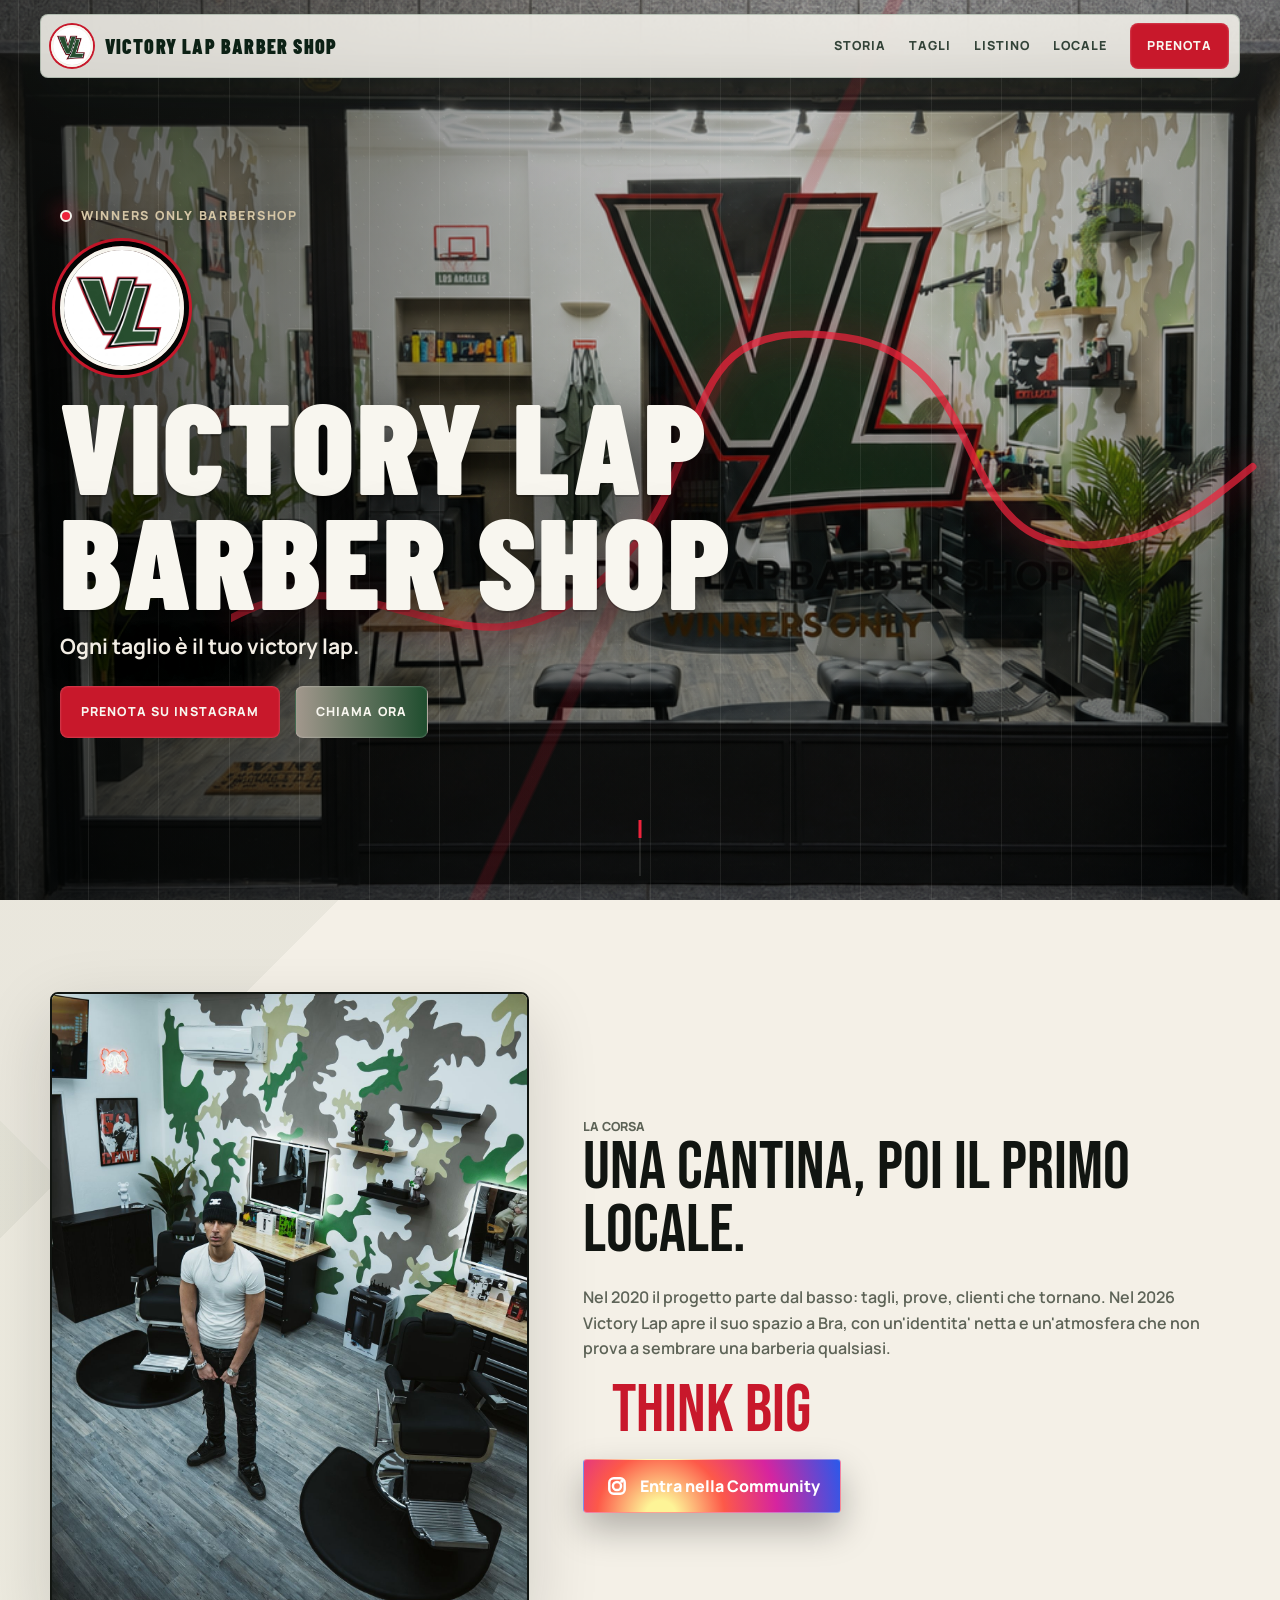
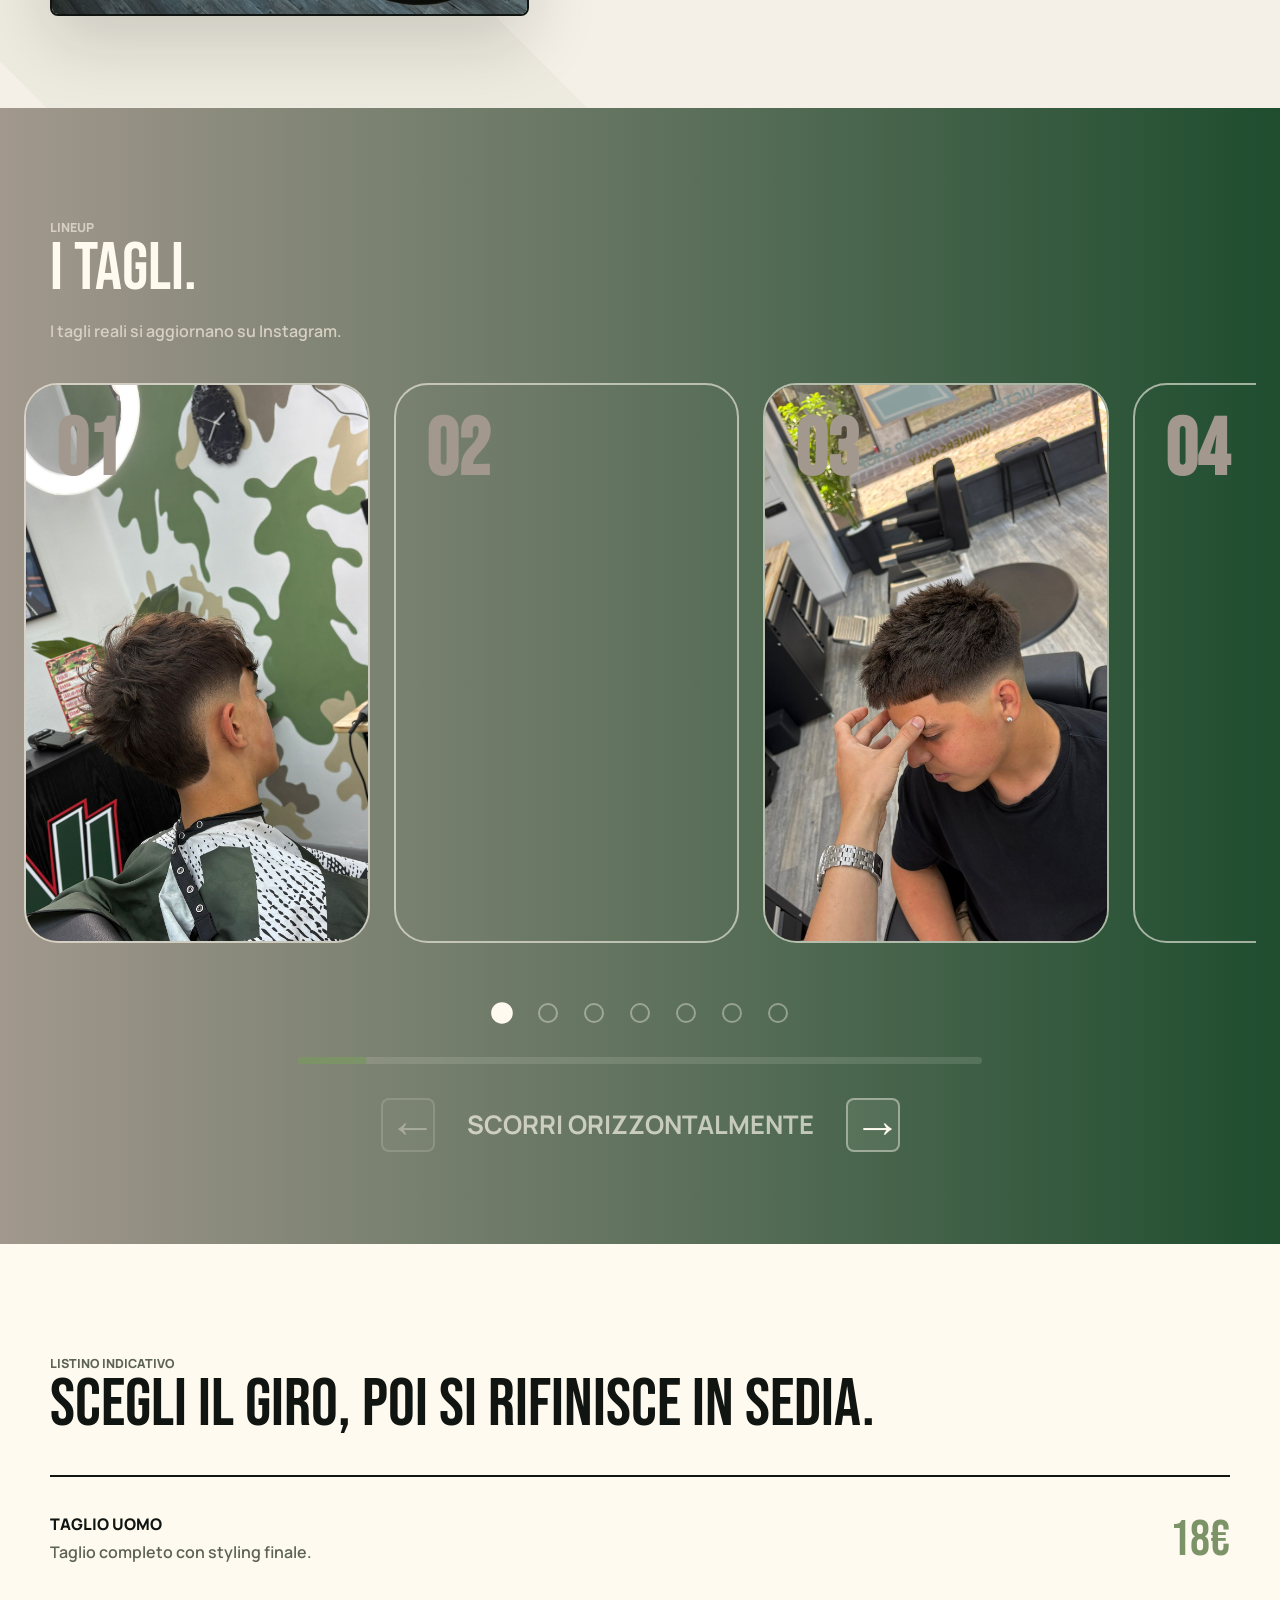
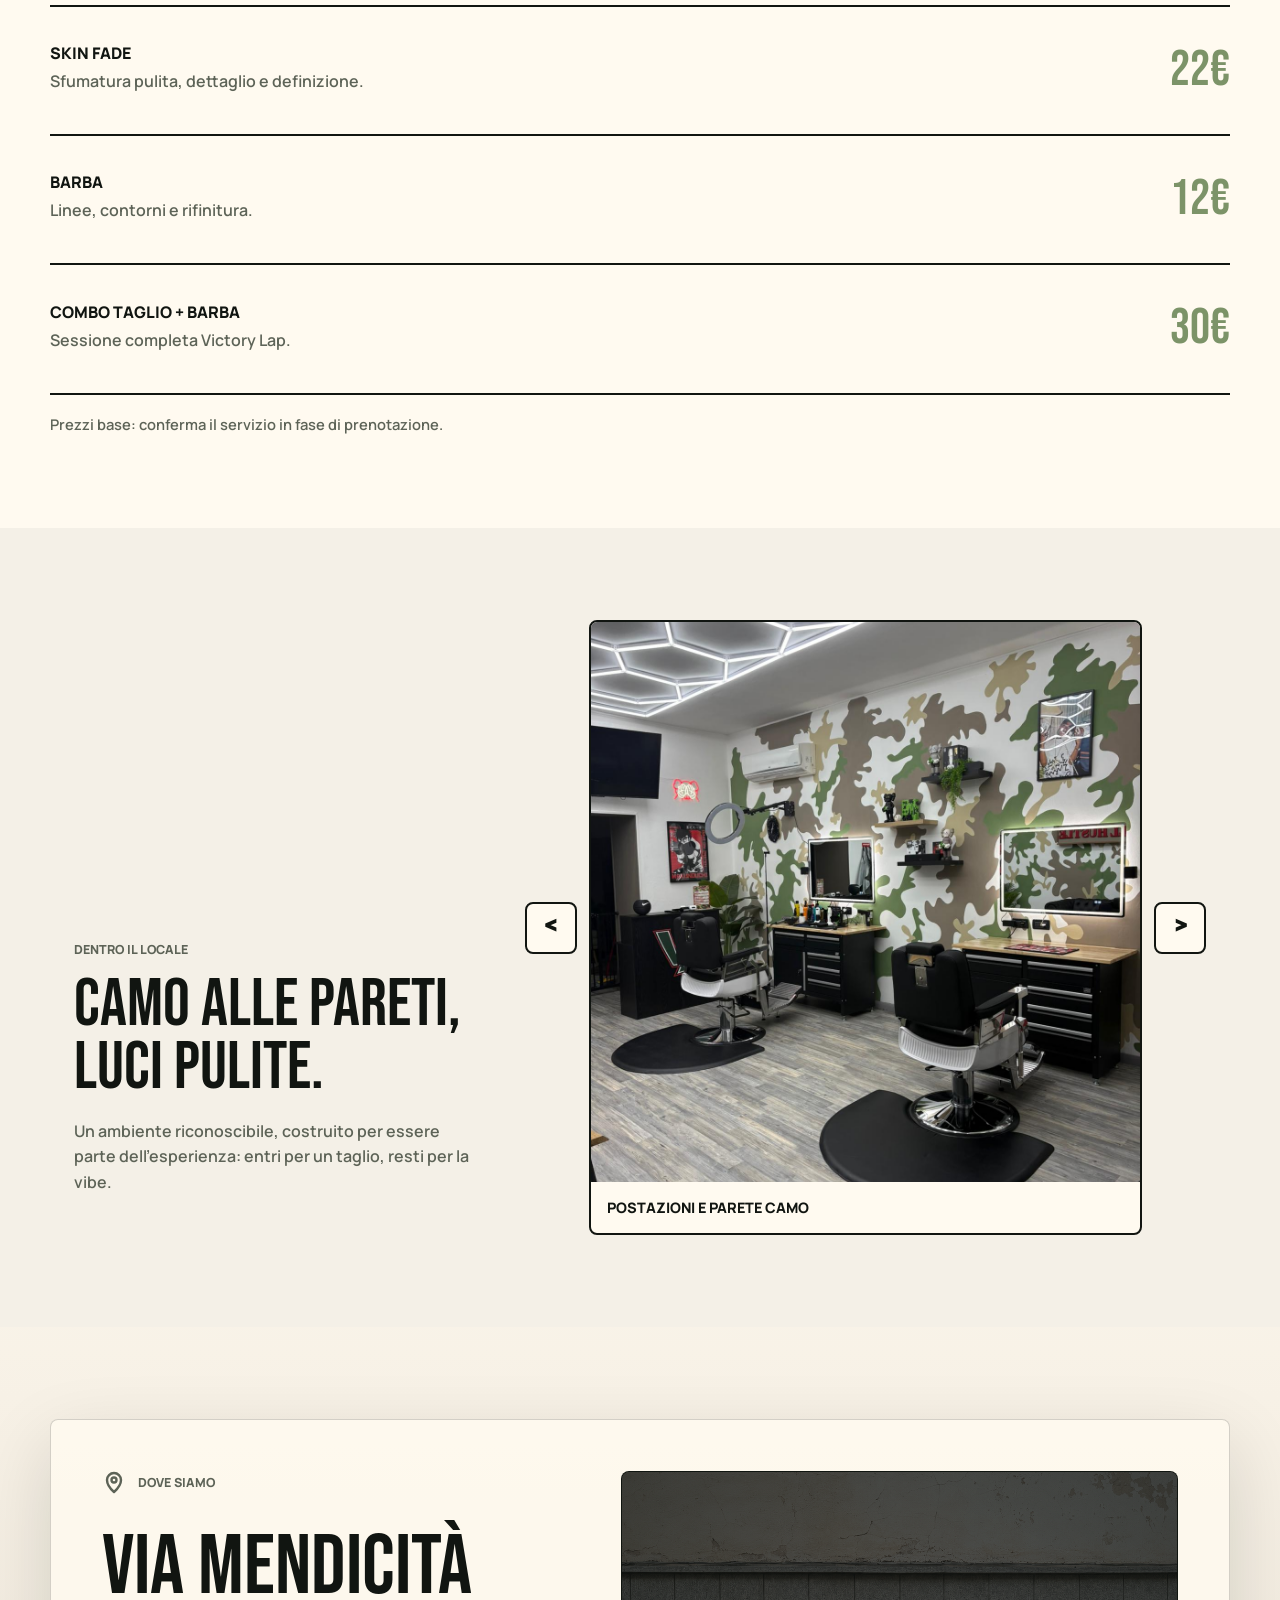
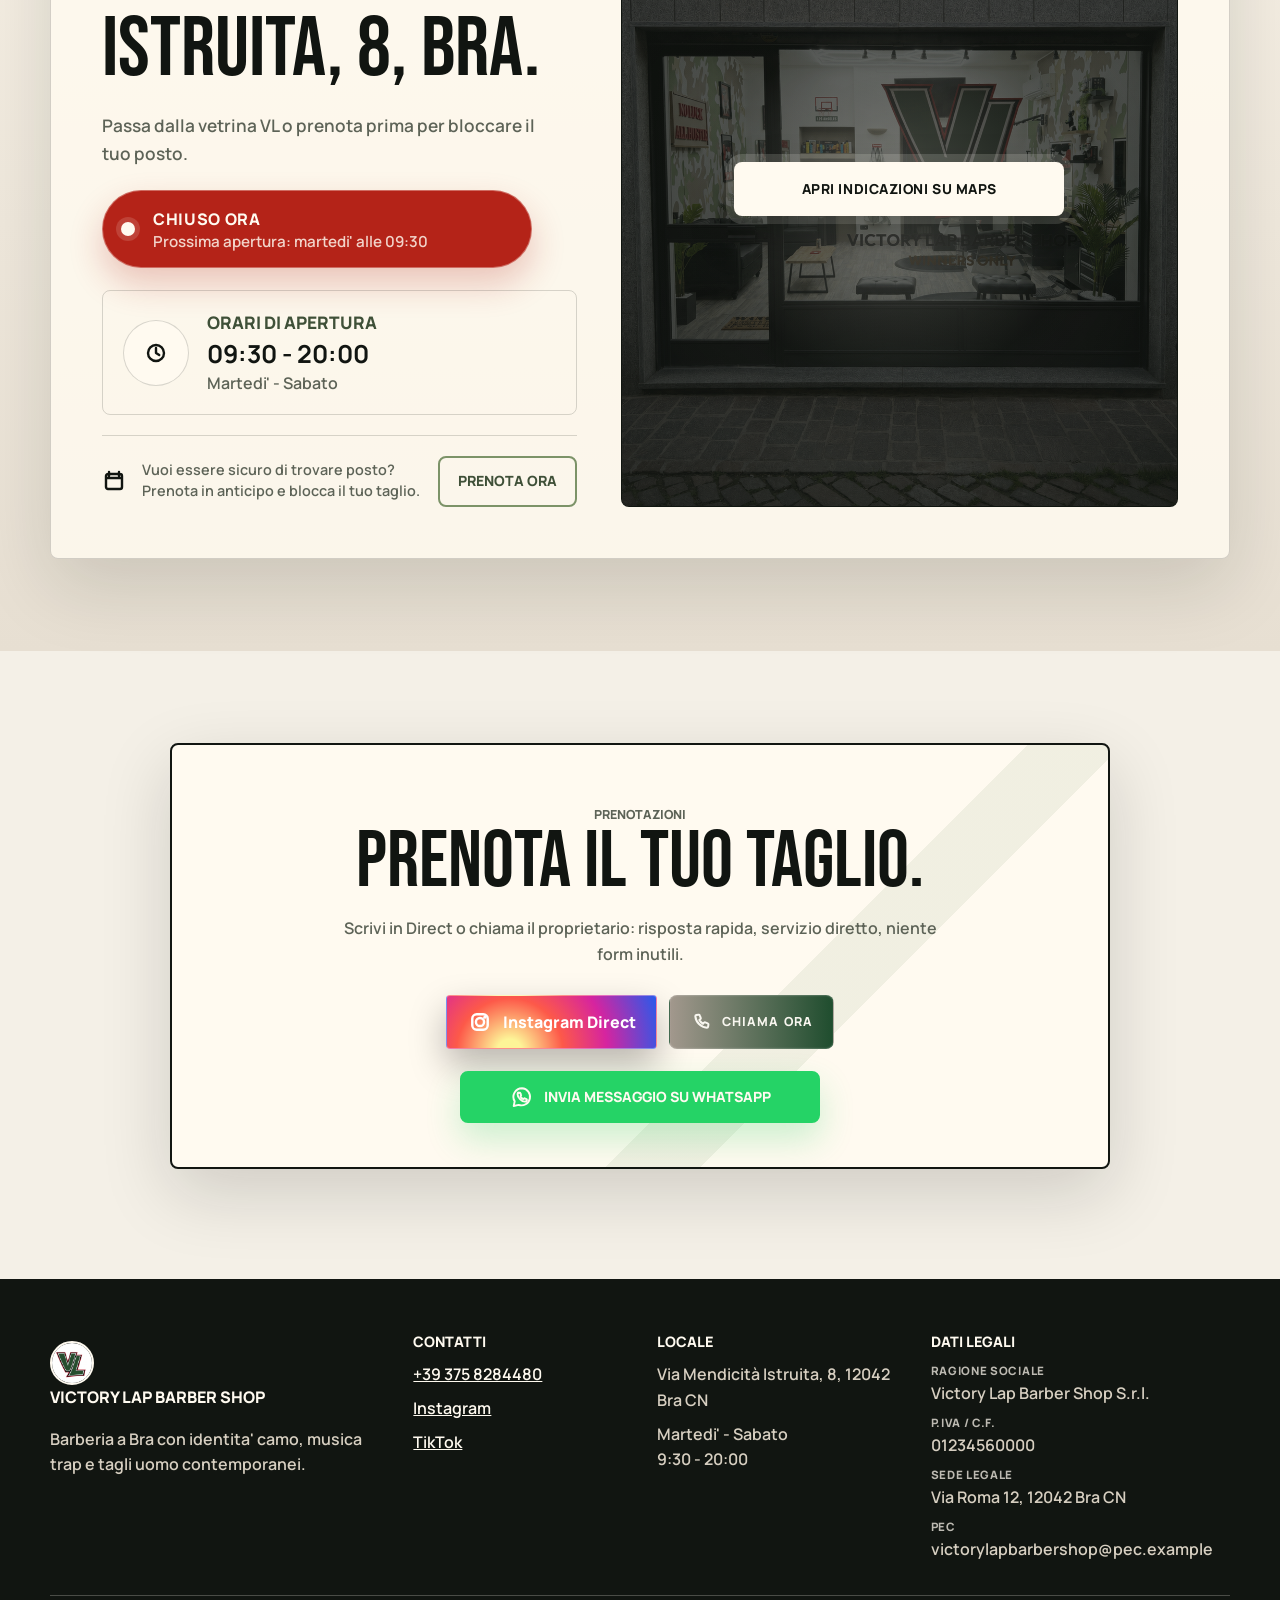
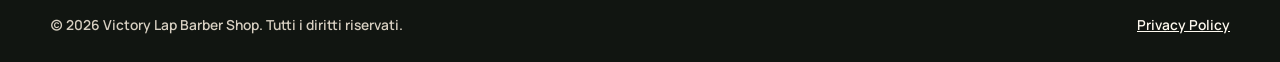
==== commit bfe73a3c: "Test sito ilyas" ====
--- a/index.html
+++ b/index.html
@@ -20,14 +20,11 @@
   <meta name="twitter:description" content="Tagli uomo, fade e barba a Bra. Prenota via Instagram o telefono." />
   <meta name="twitter:image" content="assets/04-hero-1779377442198-hero-barbershop.png" />
 
-  <link rel="preconnect" href="https://fonts.googleapis.com" />
-  <link rel="preconnect" href="https://fonts.gstatic.com" crossorigin />
-  <link href="https://fonts.googleapis.com/css2?family=Barlow+Condensed:wght@600;700;800;900&family=Bebas+Neue&family=Manrope:wght@500;600;700;800&display=swap" rel="stylesheet" />
   <link rel="preload" as="image" href="assets/04-hero-1779377442198-hero-barbershop.png" />
   <link rel="icon" href="assets/05-logo-1779377432802-logo.jpg" type="image/jpeg" />
   <link rel="apple-touch-icon" href="assets/05-logo-1779377432802-logo.jpg" />
   <link rel="manifest" href="manifest.json" />
-  <link rel="stylesheet" href="styles.css?v=38" />
+  <link rel="stylesheet" href="styles.css?v=40" />
 
   <script type="application/ld+json">
     {
@@ -135,7 +132,7 @@
     <section class="origin section" id="origin" aria-labelledby="origin-title">
       <div class="section-grid">
         <figure class="portrait-frame reveal">
-          <video data-autoplay-video autoplay muted loop playsinline preload="metadata" poster="assets/06-other-1779377462808-fotoproprietarionelnegozio.jpg" aria-label="Video dell'inaugurazione di Victory Lap Barber Shop">
+          <video data-autoplay-video autoplay muted loop playsinline webkit-playsinline preload="auto" poster="assets/06-other-1779377462808-fotoproprietarionelnegozio.jpg" aria-label="Video dell'inaugurazione di Victory Lap Barber Shop">
             <source src="assets/VideoInaugurazione.mp4" type="video/mp4" />
           </video>
         </figure>
@@ -161,8 +158,8 @@
     <section class="lineup section" id="lineup" aria-labelledby="lineup-title">
       <div class="section-heading reveal">
         <p class="eyebrow">Lineup</p>
-        <h2 id="lineup-title">Dieci modi di arrivare al traguardo.</h2>
-        <p>I tagli reali si aggiornano su Instagram. Qui la direzione e' chiara: pulizia, dettagli e forme che reggono anche fuori dalla sedia.</p>
+        <h2 id="lineup-title">I tagli.</h2>
+        <p>I tagli reali si aggiornano su Instagram.</p>
       </div>
       <div class="cut-carousel reveal" data-cut-carousel>
         <ol class="cut-track" aria-label="Lineup tagli Victory Lap" data-cut-track>
@@ -186,15 +183,6 @@
           </li>
           <li class="cut-card is-empty" data-cut-image="assets/Taglio7">
             <span class="cut-number">07</span>
-          </li>
-          <li class="cut-card is-empty" data-cut-image="assets/Taglio8">
-            <span class="cut-number">08</span>
-          </li>
-          <li class="cut-card is-empty" data-cut-image="assets/Taglio9">
-            <span class="cut-number">09</span>
-          </li>
-          <li class="cut-card is-empty" data-cut-image="assets/Taglio10">
-            <span class="cut-number">10</span>
           </li>
         </ol>
         <div class="cut-scroll-controls" data-cut-scroll-controls>
@@ -256,7 +244,7 @@
     <section class="shop section" id="shop" aria-labelledby="shop-title">
       <div class="shop-copy reveal">
         <p class="eyebrow">Dentro il locale</p>
-        <h2 id="shop-title">Camo alle pareti, luci pulite, trap in sottofondo.</h2>
+        <h2 id="shop-title">Camo alle pareti, luci pulite.</h2>
         <p>Un ambiente riconoscibile, costruito per essere parte dell'esperienza: entri per un taglio, resti per la vibe.</p>
       </div>
 
@@ -326,15 +314,8 @@
         </div>
 
         <div class="location-map">
-          <iframe
-            title="Mappa di Victory Lap Barber Shop"
-            src="https://maps.google.com/maps?hl=it&amp;q=Victory%20Lap%20Barber%20Shop%2C%20Via%20Mendicit%C3%A0%20Istruita%2C%208%2C%2012042%20Bra%20CN&amp;ll=44.6960093,7.8545282&amp;z=17&amp;output=embed"
-            width="640"
-            height="640"
-            loading="lazy"
-            allowfullscreen
-            referrerpolicy="no-referrer-when-downgrade"></iframe>
-          <a class="map-open-link" href="https://www.google.com/maps/place/Victory+Lap+Barber+Shop/@44.6960093,7.8545282,739m/data=!3m2!1e3!4b1!4m6!3m5!1s0x12d2ab8abc4232df:0xaafbbcfbf7dc4ae0!8m2!3d44.6960093!4d7.8545282!16s%2Fg%2F11z7l_v60b?entry=ttu&amp;g_ep=EgoyMDI2MDUyMC4wIKXMDSoASAFQAw%3D%3D" target="_blank" rel="noopener">Apri indicazioni su Google Maps</a>
+          <img src="assets/FotoDavanti.png" alt="Esterno di Victory Lap Barber Shop a Bra" loading="lazy" decoding="async" />
+          <a class="map-open-link" href="https://www.google.com/maps/place/Victory+Lap+Barber+Shop/@44.6960093,7.8545282,739m/data=!3m2!1e3!4b1!4m6!3m5!1s0x12d2ab8abc4232df:0xaafbbcfbf7dc4ae0!8m2!3d44.6960093!4d7.8545282!16s%2Fg%2F11z7l_v60b?entry=ttu&amp;g_ep=EgoyMDI2MDUyMC4wIKXMDSoASAFQAw%3D%3D" target="_blank" rel="noopener">Apri indicazioni su Maps</a>
         </div>
       </div>
     </section>
@@ -342,44 +323,86 @@
     <section class="contact section" id="contact" aria-labelledby="contact-title">
       <div class="contact-panel reveal">
         <p class="eyebrow">Prenotazioni</p>
-        <h2 id="contact-title">Entra nella prossima slot.</h2>
+        <h2 id="contact-title">Prenota il tuo taglio.</h2>
         <p>Scrivi in Direct o chiama il proprietario: risposta rapida, servizio diretto, niente form inutili.</p>
         <div class="contact-actions">
-          <a class="btn btn-primary" href="https://www.instagram.com/victorylap_barbershop/" target="_blank" rel="noopener">Instagram Direct</a>
-          <a class="btn btn-secondary" href="tel:+393758284480">Chiama ora</a>
-        </div>
-        <a class="social-link" href="https://www.tiktok.com/@ibcutzzz" target="_blank" rel="noopener">Seguimi anche su TikTok</a>
+          <a class="instagram-follow-button instagram-follow-button--shadow" href="https://www.instagram.com/victorylap_barbershop/" target="_blank" rel="noopener" aria-label="Apri Instagram Direct">
+            <svg class="instagram-follow-button__icon" xmlns="http://www.w3.org/2000/svg" viewBox="0 0 64 64" aria-hidden="true" focusable="false">
+              <rect x="13" y="13" width="38" height="38" rx="11" fill="none" stroke="currentColor" stroke-width="6" />
+              <circle cx="32" cy="32" r="10" fill="none" stroke="currentColor" stroke-width="6" />
+              <circle cx="44" cy="20" r="3.8" fill="currentColor" />
+            </svg>
+            <span>Instagram Direct</span>
+          </a>
+          <a class="btn btn-call contact-call" href="tel:+393758284480">
+            <svg class="phone-icon" viewBox="0 0 24 24" aria-hidden="true" focusable="false">
+              <path d="M6.8 4.4 9.3 4c.6-.1 1.1.2 1.3.8l1.1 2.6c.2.5.1 1-.3 1.4l-1.2 1.1a9.7 9.7 0 0 0 4 4l1.1-1.2c.4-.4.9-.5 1.4-.3l2.6 1.1c.5.2.9.8.8 1.3l-.4 2.5c-.1.6-.6 1-1.2 1A13.9 13.9 0 0 1 5.8 5.6c0-.6.4-1.1 1-1.2Z" />
+            </svg>
+            <span>Chiama ora</span>
+          </a>
+        </div>
+        <a class="btn btn-whatsapp contact-whatsapp" href="https://wa.me/393758284480?text=Ciao%20Victory%20Lap%2C%20vorrei%20prenotare%20un%20taglio.%20Quando%20avete%20disponibilit%C3%A0%3F" target="_blank" rel="noopener">
+          <svg class="whatsapp-icon" viewBox="0 0 24 24" aria-hidden="true" focusable="false">
+            <path d="M12 3.2a8.6 8.6 0 0 0-7.3 13.1L3.7 21l4.9-1.1A8.6 8.6 0 1 0 12 3.2Z" />
+            <path d="M8.7 8.1c.2-.4.4-.4.7-.4h.5c.2 0 .4.1.5.4l.7 1.7c.1.2.1.4 0 .6l-.5.7c-.1.2-.1.4 0 .6.5.9 1.3 1.7 2.3 2.2.2.1.4.1.6 0l.7-.5c.2-.1.4-.1.6 0l1.7.8c.3.1.4.3.4.5v.5c0 .3-.1.6-.4.8-.4.4-1 .6-1.7.6-2.8 0-7.2-3.6-7.2-7.2 0-.7.2-1.3.5-1.8Z" />
+          </svg>
+          <span>Invia messaggio su WhatsApp</span>
+        </a>
       </div>
     </section>
   </main>
 
   <footer class="site-footer">
     <div class="footer-grid">
-      <div>
+      <div class="footer-about">
         <a class="footer-brand" href="#top">
           <img src="assets/05-logo-1779377432802-logo.jpg" width="1024" height="1024" alt="" />
           <span>Victory Lap Barber Shop</span>
         </a>
         <p>Barberia a Bra con identita' camo, musica trap e tagli uomo contemporanei.</p>
       </div>
-      <div>
+      <nav class="footer-column" aria-label="Contatti">
         <h2>Contatti</h2>
         <a href="tel:+393758284480">+39 375 8284480</a>
         <a href="https://www.instagram.com/victorylap_barbershop/" target="_blank" rel="noopener">Instagram</a>
         <a href="https://www.tiktok.com/@ibcutzzz" target="_blank" rel="noopener">TikTok</a>
-      </div>
-      <div>
+      </nav>
+      <div class="footer-column">
         <h2>Locale</h2>
         <p>Via Mendicit&agrave; Istruita, 8, 12042 Bra CN</p>
         <p>Martedi' - Sabato<br />9:30 - 20:00</p>
       </div>
+      <div class="footer-column footer-legal">
+        <h2>Dati legali</h2>
+        <!-- Dati legali fittizi: sostituire con quelli reali prima della pubblicazione. -->
+        <dl class="legal-list">
+          <div>
+            <dt>Ragione sociale</dt>
+            <dd>Victory Lap Barber Shop S.r.l.</dd>
+          </div>
+          <div>
+            <dt>P.IVA / C.F.</dt>
+            <dd>01234560000</dd>
+          </div>
+          <div>
+            <dt>Sede legale</dt>
+            <dd>Via Roma 12, 12042 Bra CN</dd>
+          </div>
+          <div>
+            <dt>PEC</dt>
+            <dd>victorylapbarbershop@pec.example</dd>
+          </div>
+        </dl>
+      </div>
     </div>
     <div class="footer-bottom">
-      <span>P.IVA 8923658947923</span>
       <span>(c) 2026 Victory Lap Barber Shop. Tutti i diritti riservati.</span>
+      <nav class="footer-legal-links" aria-label="Link legali">
+        <a href="privacy.html">Privacy Policy</a>
+      </nav>
     </div>
   </footer>
 
-  <script src="script.js?v=24" defer></script>
+  <script src="script.js?v=25" defer></script>
 </body>
 </html>
--- a/styles.css
+++ b/styles.css
@@ -1,3 +1,91 @@
+@font-face {
+  font-family: "Bebas Neue";
+  font-style: normal;
+  font-weight: 400;
+  font-display: swap;
+  src: url("assets/fonts/bebas-neue-v16-latin-regular.woff2") format("woff2");
+}
+
+@font-face {
+  font-family: "Manrope";
+  font-style: normal;
+  font-weight: 400;
+  font-display: swap;
+  src: url("assets/fonts/manrope-v20-latin-regular.woff2") format("woff2");
+}
+
+@font-face {
+  font-family: "Manrope";
+  font-style: normal;
+  font-weight: 500;
+  font-display: swap;
+  src: url("assets/fonts/manrope-v20-latin-500.woff2") format("woff2");
+}
+
+@font-face {
+  font-family: "Manrope";
+  font-style: normal;
+  font-weight: 600;
+  font-display: swap;
+  src: url("assets/fonts/manrope-v20-latin-600.woff2") format("woff2");
+}
+
+@font-face {
+  font-family: "Manrope";
+  font-style: normal;
+  font-weight: 700;
+  font-display: swap;
+  src: url("assets/fonts/manrope-v20-latin-700.woff2") format("woff2");
+}
+
+@font-face {
+  font-family: "Manrope";
+  font-style: normal;
+  font-weight: 800;
+  font-display: swap;
+  src: url("assets/fonts/manrope-v20-latin-800.woff2") format("woff2");
+}
+
+@font-face {
+  font-family: "Barlow Condensed";
+  font-style: normal;
+  font-weight: 400;
+  font-display: swap;
+  src: url("assets/fonts/barlow-condensed-v13-latin-regular.woff2") format("woff2");
+}
+
+@font-face {
+  font-family: "Barlow Condensed";
+  font-style: normal;
+  font-weight: 600;
+  font-display: swap;
+  src: url("assets/fonts/barlow-condensed-v13-latin-600.woff2") format("woff2");
+}
+
+@font-face {
+  font-family: "Barlow Condensed";
+  font-style: normal;
+  font-weight: 700;
+  font-display: swap;
+  src: url("assets/fonts/barlow-condensed-v13-latin-700.woff2") format("woff2");
+}
+
+@font-face {
+  font-family: "Barlow Condensed";
+  font-style: normal;
+  font-weight: 800;
+  font-display: swap;
+  src: url("assets/fonts/barlow-condensed-v13-latin-800.woff2") format("woff2");
+}
+
+@font-face {
+  font-family: "Barlow Condensed";
+  font-style: normal;
+  font-weight: 900;
+  font-display: swap;
+  src: url("assets/fonts/barlow-condensed-v13-latin-900.woff2") format("woff2");
+}
+
 :root {
   --font-display: "Bebas Neue", Impact, "Arial Narrow", sans-serif;
   --font-body: "Manrope", Arial, sans-serif;
@@ -327,6 +415,82 @@
   color: var(--paper-strong);
 }
 
+.btn-call {
+  --call-btn-bg: linear-gradient(90deg, #a2988d, #1f4d2e);
+  position: relative;
+  isolation: isolate;
+  gap: 10px;
+  min-height: 52px;
+  padding: 0.9rem 1.25rem;
+  overflow: hidden;
+  border-width: 1px;
+  border-color: rgba(255, 255, 255, 0.16);
+  background: var(--call-btn-bg);
+  color: var(--race-white);
+  box-shadow: inset 0 0 0 1px rgba(255, 255, 255, 0.03);
+  font-size: 0.78rem;
+  letter-spacing: 0.09em;
+}
+
+.btn-call::before {
+  content: "";
+  position: absolute;
+  z-index: -1;
+  inset: 0;
+  transform: translateX(-105%) skewX(-18deg);
+  background: #7c9368;
+  transition: transform 300ms ease;
+}
+
+.btn-call:hover,
+.btn-call:focus-visible {
+  border-color: rgba(248, 246, 239, 0.55);
+  color: var(--paper-strong);
+  box-shadow: 0 18px 42px rgba(124, 147, 104, 0.28);
+}
+
+.btn-call:hover::before,
+.btn-call:focus-visible::before {
+  transform: translateX(0) skewX(-18deg) scaleX(1.2);
+}
+
+.phone-icon {
+  display: block;
+  flex: 0 0 22px;
+  width: 22px;
+  height: 22px;
+  fill: none;
+  stroke: currentColor;
+  stroke-linecap: round;
+  stroke-linejoin: round;
+  stroke-width: 2.2;
+}
+
+.btn-whatsapp {
+  gap: 10px;
+  border-color: #25d366;
+  background: #25d366;
+  color: var(--paper-strong);
+}
+
+.btn-whatsapp:hover {
+  background: #128c7e;
+  border-color: #128c7e;
+  color: var(--paper-strong);
+}
+
+.whatsapp-icon {
+  display: block;
+  flex: 0 0 24px;
+  width: 24px;
+  height: 24px;
+  fill: none;
+  stroke: currentColor;
+  stroke-linecap: round;
+  stroke-linejoin: round;
+  stroke-width: 1.9;
+}
+
 .hero-media {
   position: relative;
   width: 100%;
@@ -1136,38 +1300,77 @@
 }
 
 .location-map {
+  isolation: isolate;
   position: relative;
   min-height: 560px;
   overflow: hidden;
   border: 1px solid var(--line);
   border-radius: var(--radius);
-  background: var(--paper-strong);
-}
-
-.location-map iframe {
+  background: var(--ink);
+}
+
+.location-map img {
   position: absolute;
   inset: 0;
   width: 100%;
   height: 100%;
-  border: 0;
+  object-fit: cover;
+  opacity: 0.58;
+  filter: saturate(0.7) contrast(0.9) brightness(0.78);
+  transform: scale(1.02);
+}
+
+.location-map::after {
+  content: "";
+  position: absolute;
+  inset: 0;
+  z-index: 1;
+  background:
+    radial-gradient(circle at 50% 52%, rgba(255, 250, 240, 0.2), rgba(17, 21, 17, 0.18) 42%, rgba(17, 21, 17, 0.48)),
+    linear-gradient(180deg, rgba(17, 21, 17, 0.08), rgba(17, 21, 17, 0.44));
+  pointer-events: none;
 }
 
 .map-open-link {
   position: absolute;
-  right: 14px;
-  top: 14px;
+  left: 50%;
+  top: 50%;
   z-index: 2;
-  max-width: calc(100% - 28px);
-  padding: 9px 12px;
-  border: 1px solid var(--line);
+  display: inline-flex;
+  align-items: center;
+  justify-content: center;
+  width: min(calc(100% - 36px), 330px);
+  min-height: 54px;
+  padding: 15px 22px;
+  border: 2px solid rgba(255, 250, 240, 0.9);
   border-radius: var(--radius);
-  background: rgba(255, 250, 240, 0.92);
-  color: var(--olive);
-  font-size: 0.78rem;
+  background: var(--paper-strong);
+  color: var(--ink);
+  font-size: 0.86rem;
   font-weight: 900;
+  letter-spacing: 0.04em;
+  line-height: 1.1;
   text-decoration: none;
+  text-align: center;
   text-transform: uppercase;
-  box-shadow: 0 10px 24px rgba(17, 21, 17, 0.12);
+  transform: translate(-50%, -50%);
+  box-shadow:
+    0 18px 42px rgba(3, 5, 4, 0.34),
+    0 0 0 8px rgba(255, 250, 240, 0.16);
+  transition:
+    transform var(--ease),
+    background var(--ease),
+    color var(--ease),
+    box-shadow var(--ease);
+}
+
+.map-open-link:hover {
+  background: var(--ink);
+  color: var(--paper-strong);
+  transform: translate(-50%, -52%);
+  box-shadow:
+    0 20px 46px rgba(3, 5, 4, 0.38),
+    0 0 0 8px rgba(255, 250, 240, 0.22);
 }
 
 .contact {
@@ -1200,12 +1403,14 @@
   justify-content: center;
 }
 
-.social-link {
-  display: inline-block;
+.contact-actions .instagram-follow-button {
+  margin-top: 0;
+}
+
+.contact-whatsapp {
+  width: min(100%, 360px);
   margin-top: 22px;
-  color: var(--olive);
-  font-weight: 900;
-  text-transform: uppercase;
+  box-shadow: 0 16px 34px rgba(37, 211, 102, 0.24);
 }
 
 .site-footer {
@@ -1218,8 +1423,9 @@
   width: min(100%, var(--max));
   margin: 0 auto;
   display: grid;
-  grid-template-columns: 1.2fr 0.7fr 0.8fr;
-  gap: 36px;
+  grid-template-columns: minmax(240px, 1.1fr) minmax(150px, 0.7fr) minmax(190px, 0.8fr) minmax(250px, 1fr);
+  align-items: start;
+  gap: 34px;
 }
 
 .footer-brand {
@@ -1249,6 +1455,40 @@
 .site-footer p {
   max-width: 430px;
   color: #d7cfc1;
+}
+
+.footer-column p {
+  margin: 8px 0;
+}
+
+.legal-list {
+  display: grid;
+  gap: 10px;
+  margin: 0;
+  color: #d7cfc1;
+}
+
+.legal-list div {
+  display: grid;
+  gap: 2px;
+}
+
+.legal-list dt {
+  color: rgba(255, 250, 240, 0.72);
+  font-size: 0.72rem;
+  font-weight: 900;
+  letter-spacing: 0.06em;
+  text-transform: uppercase;
+}
+
+.legal-list dd {
+  margin: 0;
+  line-height: 1.35;
+}
+
+.footer-legal a {
+  display: inline;
+  margin: 0;
 }
 
 .footer-bottom {
@@ -1261,6 +1501,65 @@
   gap: 18px;
   color: #d7cfc1;
   font-size: 0.86rem;
+}
+
+.footer-legal-links {
+  display: inline-flex;
+  flex-wrap: wrap;
+  gap: 14px;
+}
+
+.footer-legal-links a {
+  margin: 0;
+  color: var(--paper-strong);
+}
+
+.privacy-page {
+  min-height: 100vh;
+  padding-top: 120px;
+  background:
+    linear-gradient(135deg, transparent 0 62%, rgba(124, 147, 104, 0.12) 62% 70%, transparent 70%),
+    var(--paper);
+}
+
+.privacy-panel {
+  width: min(100%, 940px);
+  margin: 0 auto;
+  padding: clamp(28px, 5vw, 56px);
+  border: 2px solid var(--ink);
+  border-radius: var(--radius);
+  background: var(--paper-strong);
+  box-shadow: var(--shadow);
+}
+
+.privacy-panel h1 {
+  margin: 12px 0 0;
+  font-size: clamp(3.2rem, 8vw, 5.2rem);
+  line-height: 0.95;
+}
+
+.privacy-panel h2 {
+  margin: 32px 0 10px;
+  font-family: var(--font-body);
+  font-size: 1rem;
+  font-weight: 900;
+  line-height: 1.25;
+  text-transform: uppercase;
+}
+
+.privacy-panel p,
+.privacy-panel li {
+  color: var(--muted);
+  line-height: 1.7;
+}
+
+.privacy-panel ul {
+  margin: 10px 0 0;
+  padding-left: 22px;
+}
+
+.privacy-panel .btn {
+  margin-top: 28px;
 }
 
 .reveal {
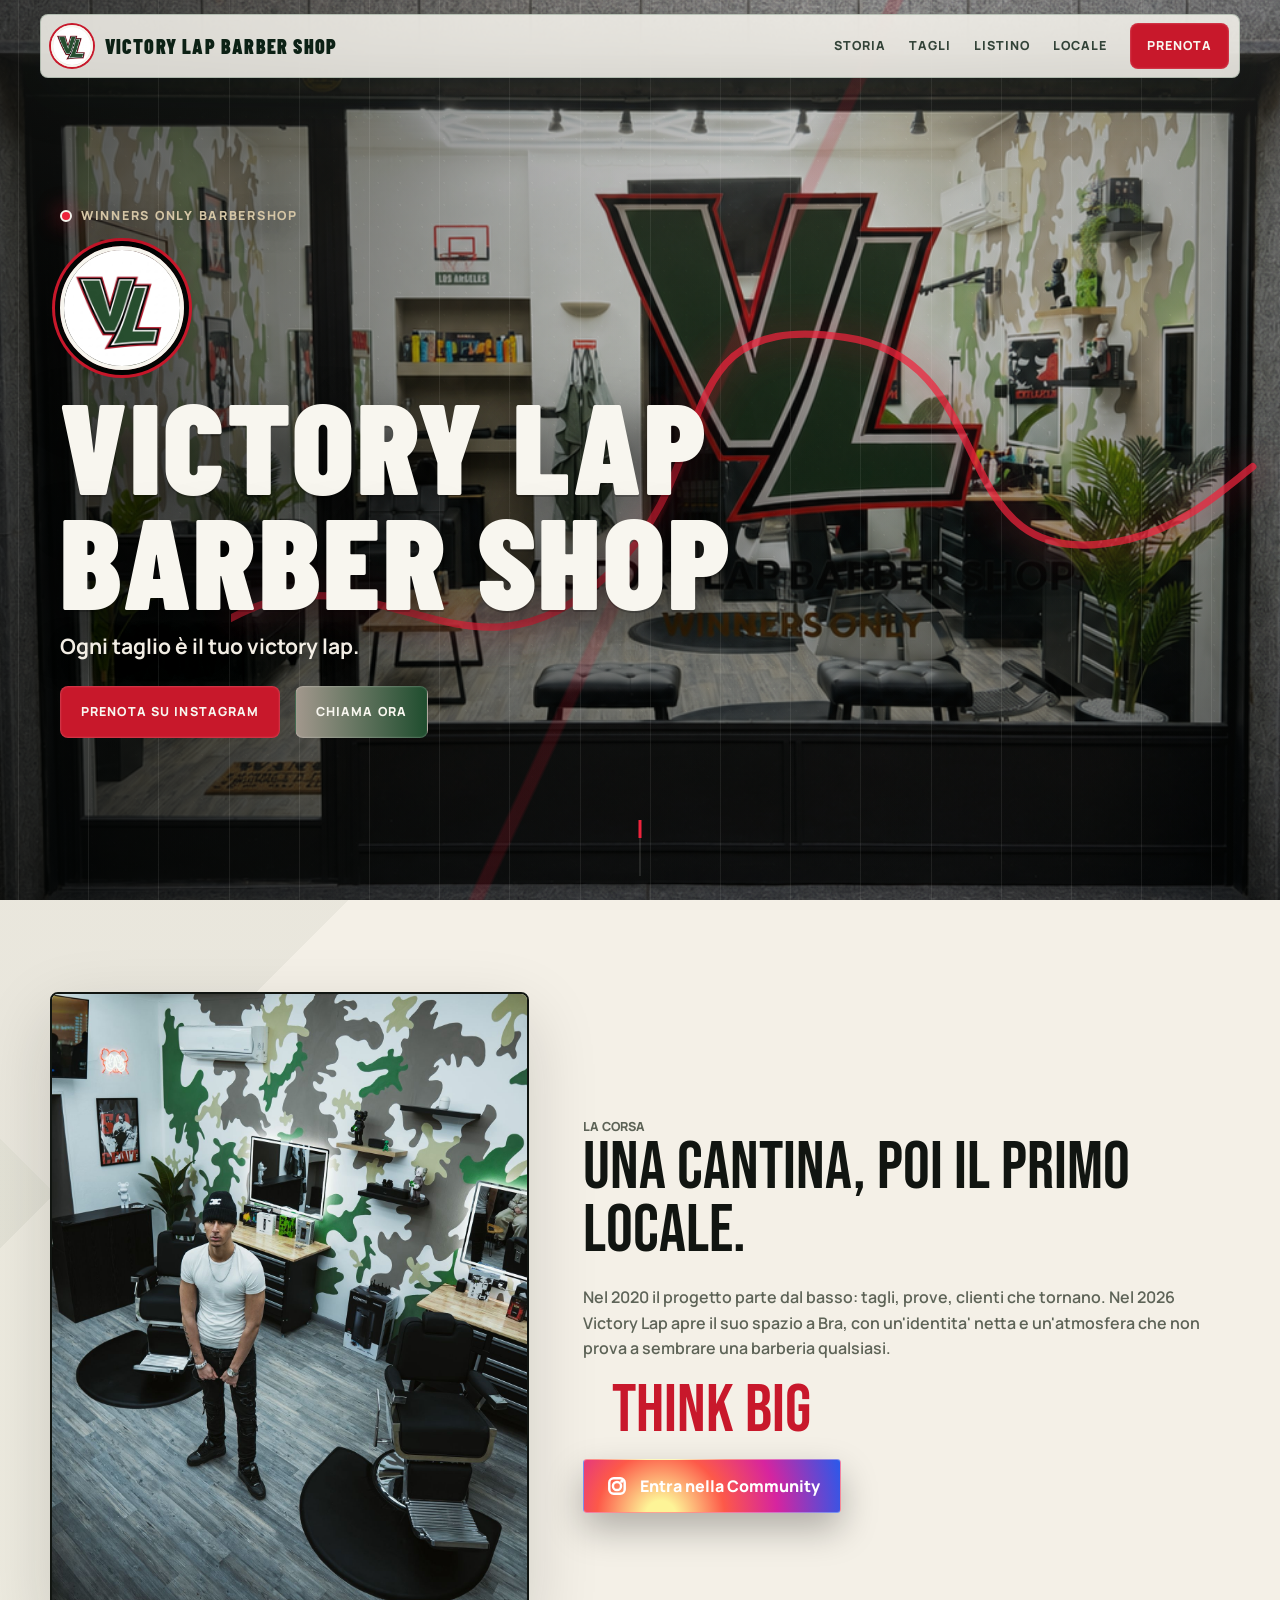
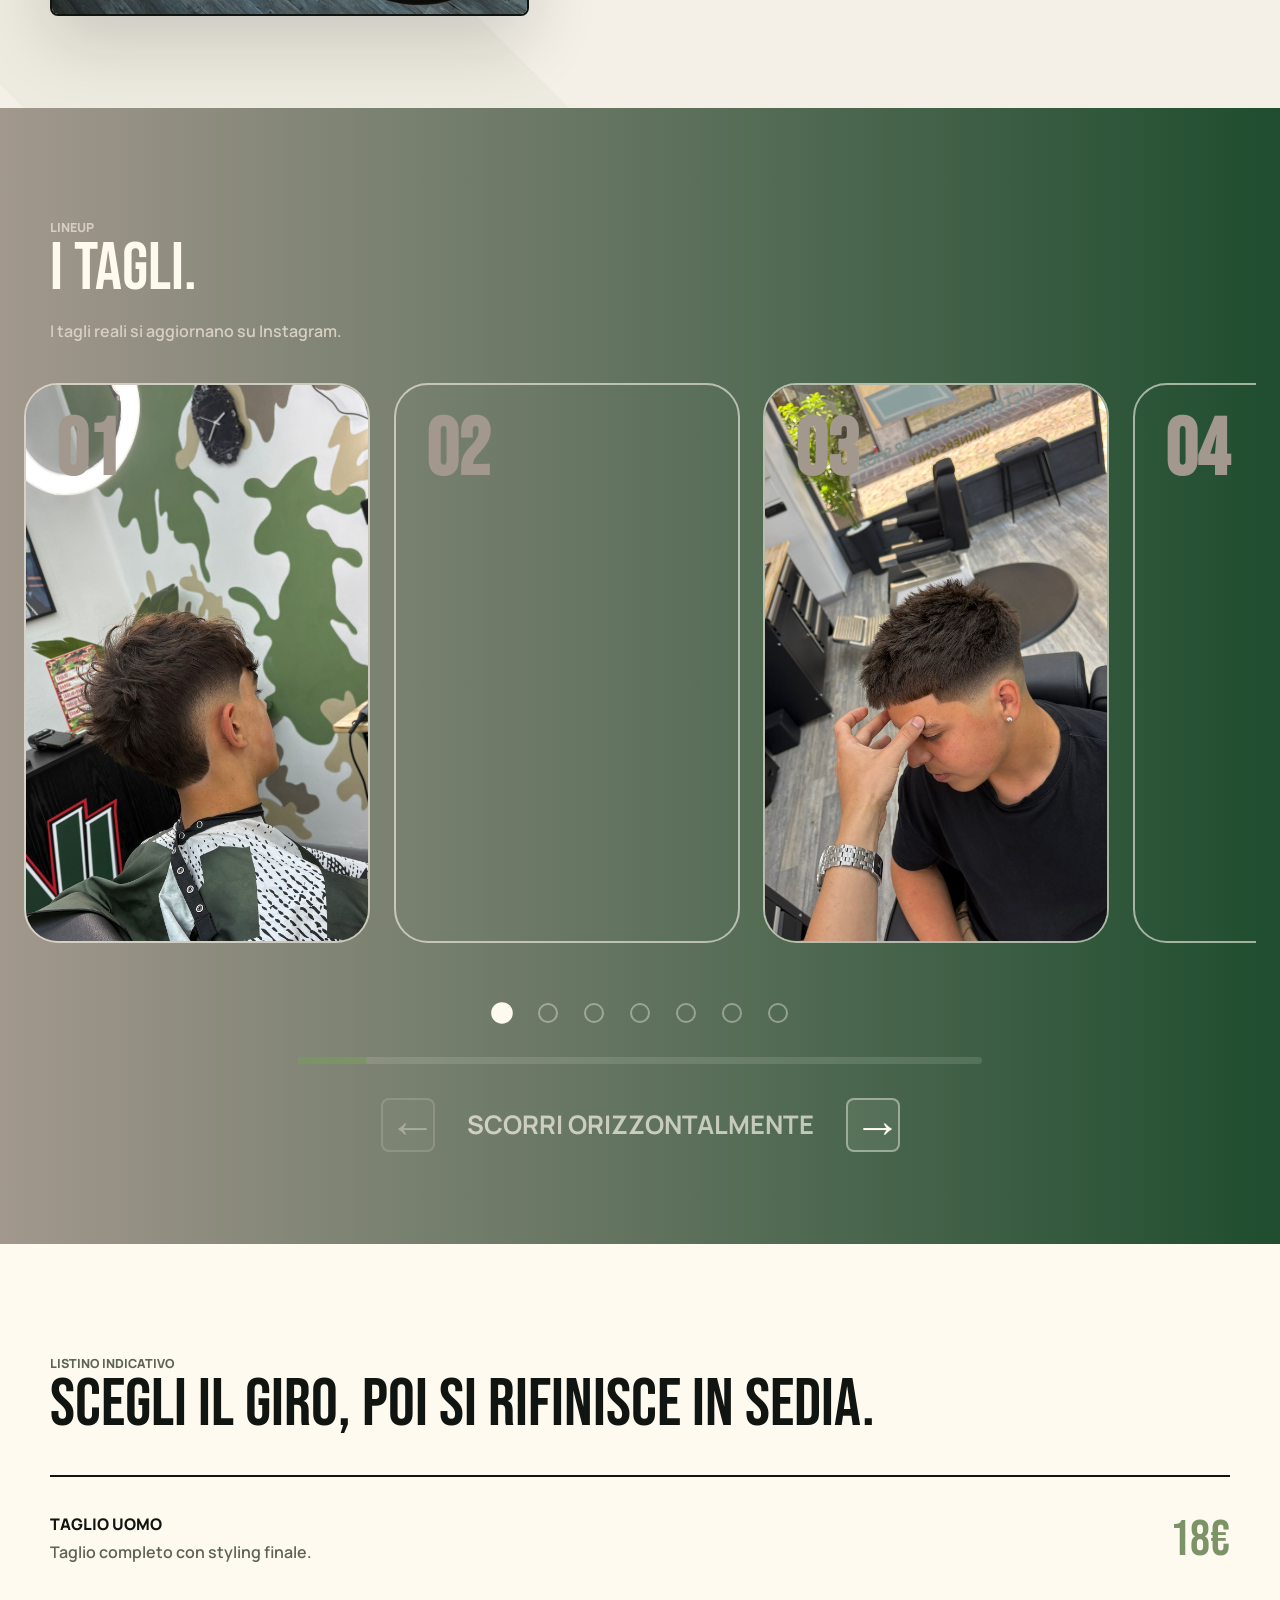
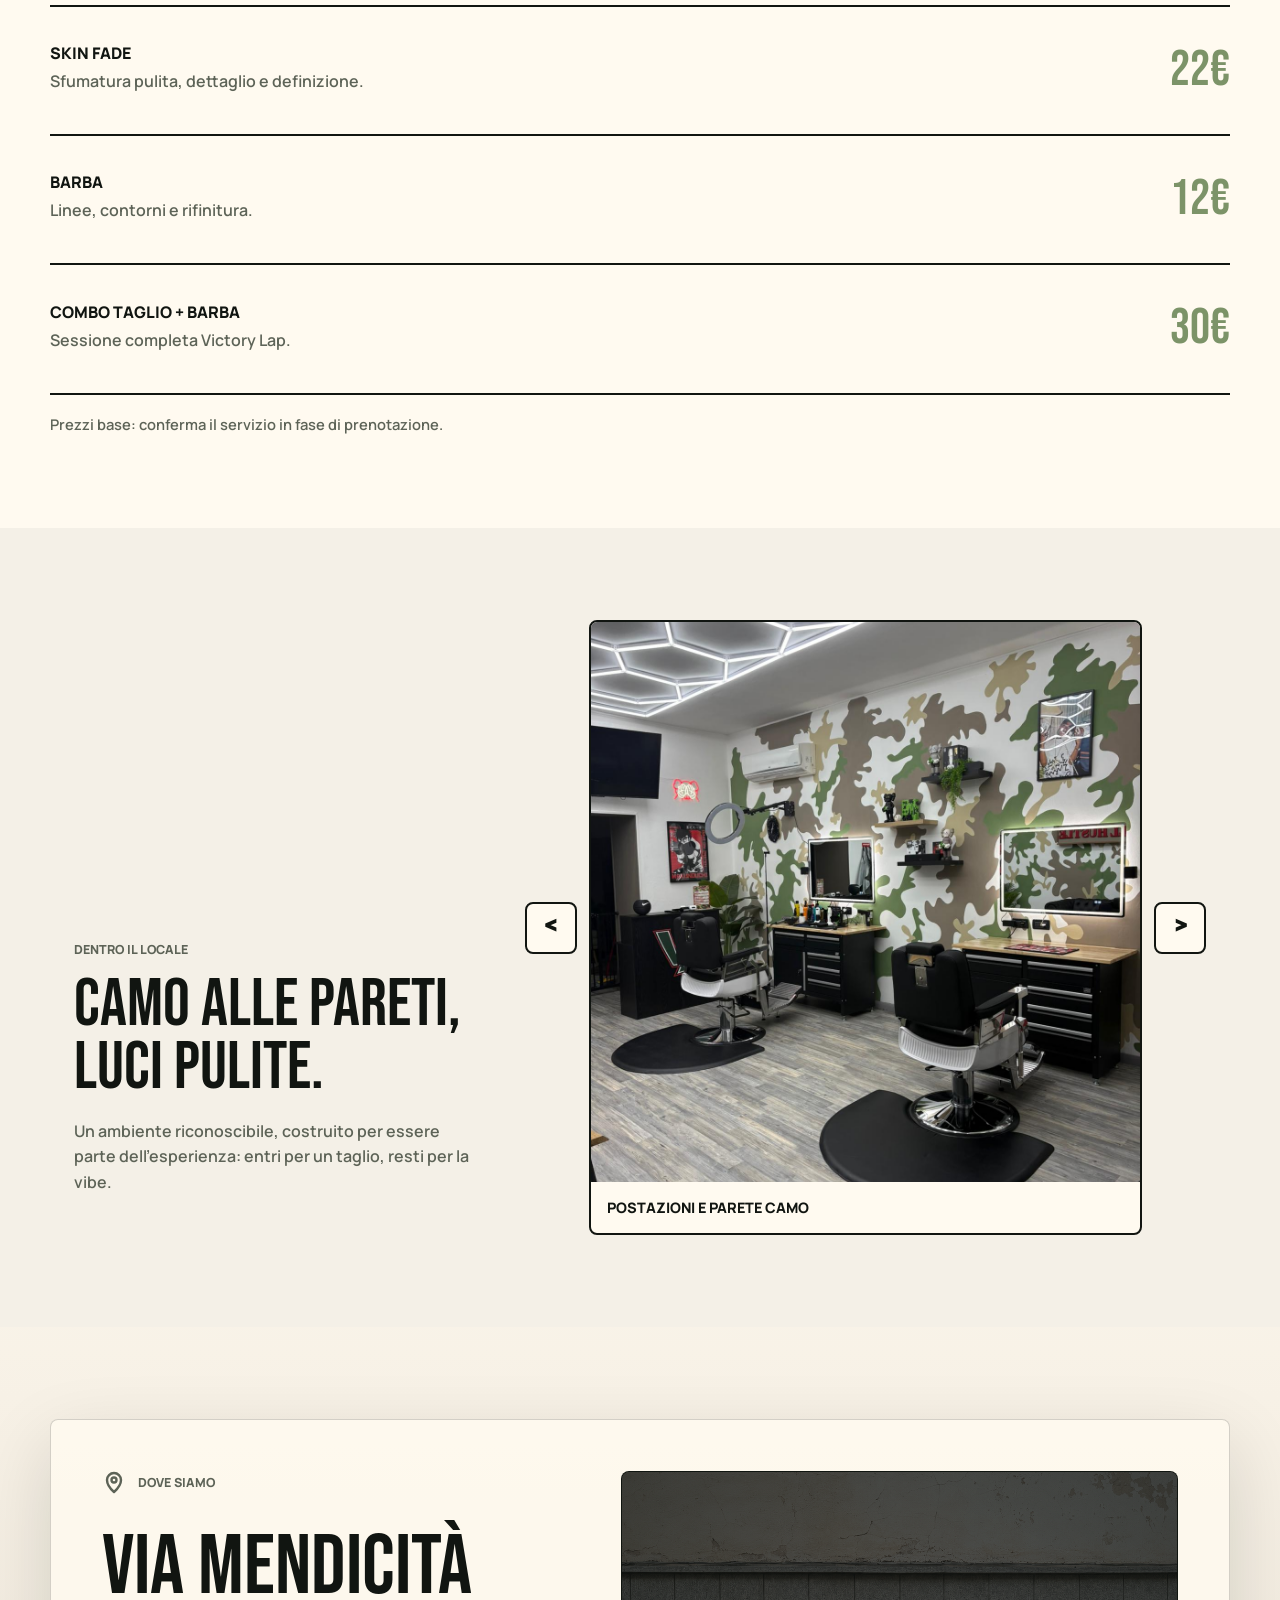
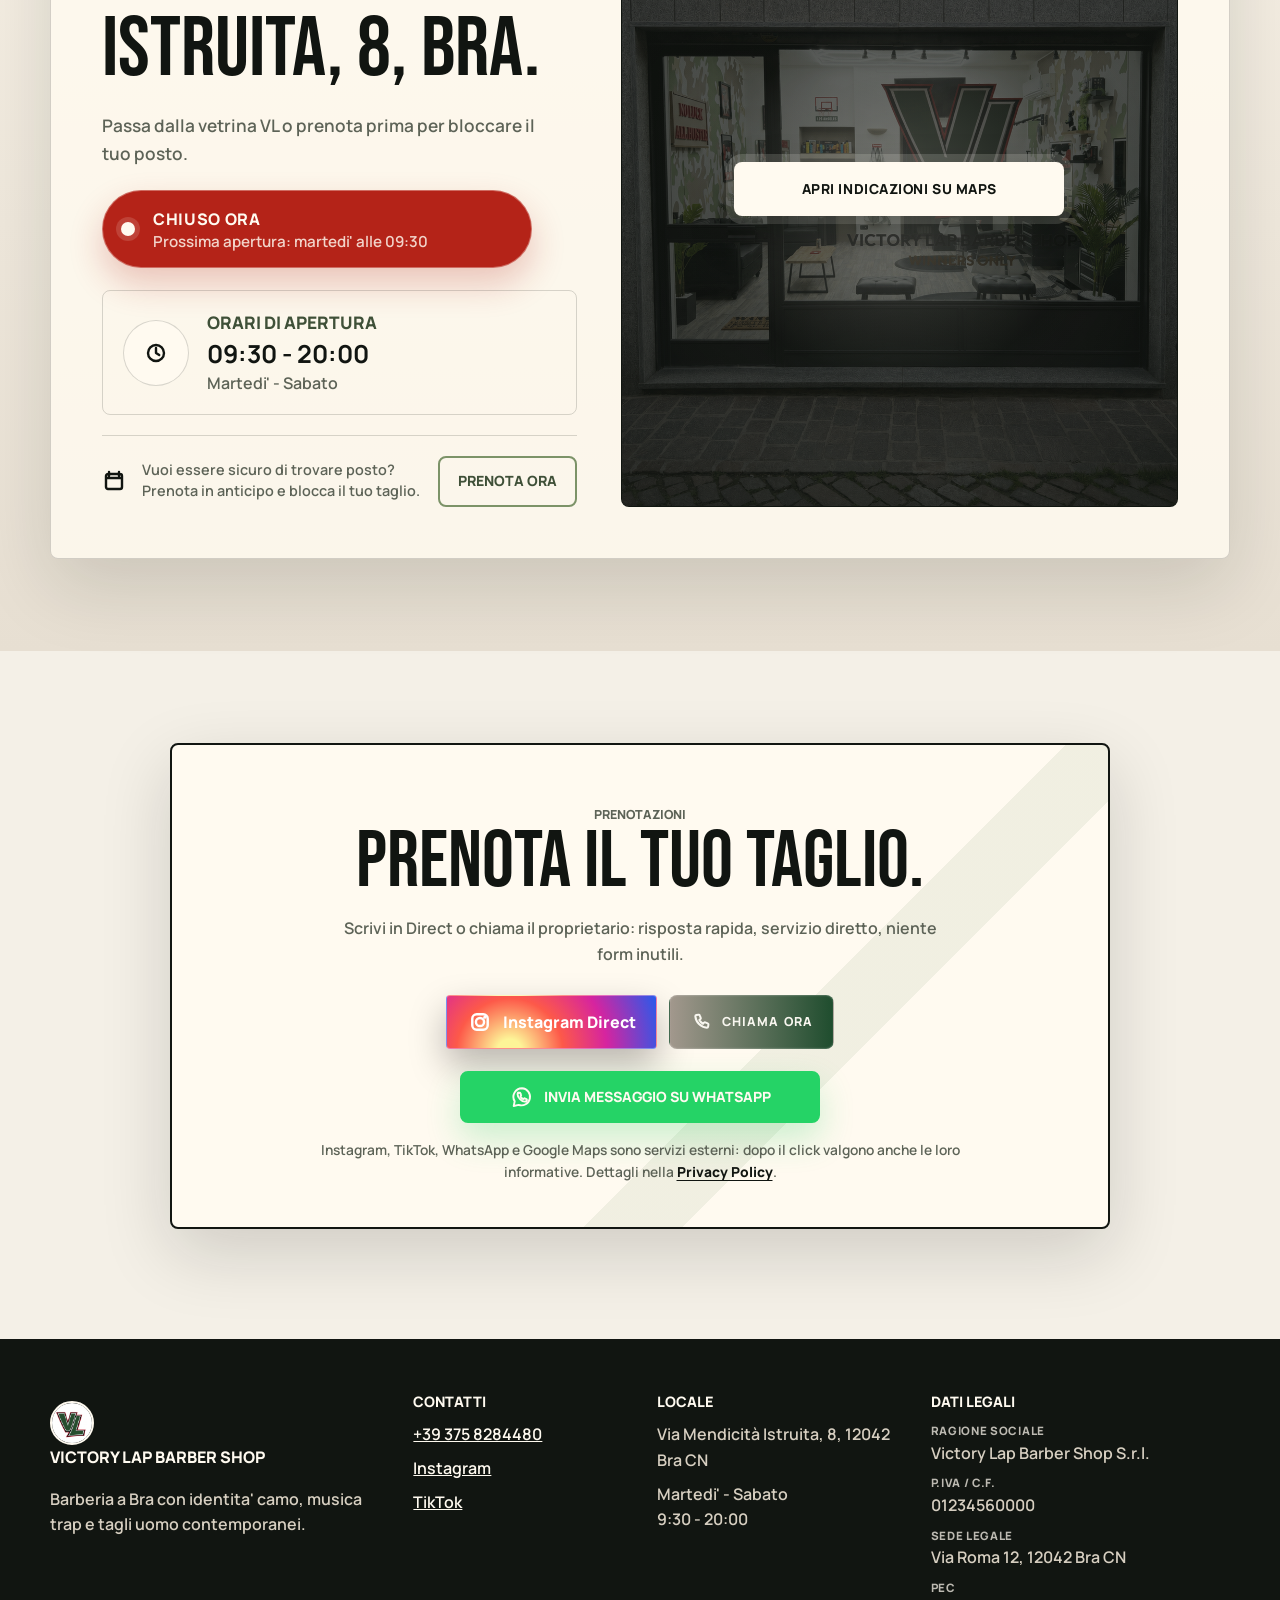
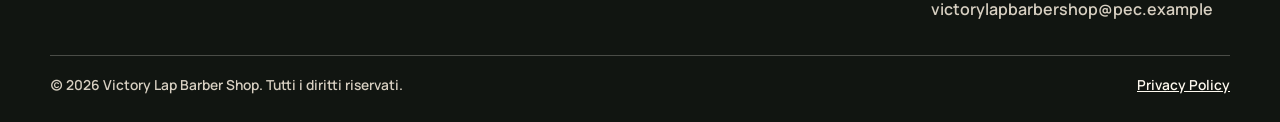
==== commit a672f0b5: "Test definitivo" ====
--- a/index.html
+++ b/index.html
@@ -6,25 +6,25 @@
   <title>Victory Lap Barber Shop | Barberia giovane a Bra</title>
   <meta name="description" content="Victory Lap Barber Shop a Bra: tagli uomo, fade, barba e stile street-premium in un locale camo con musica trap. Prenota via Instagram o telefono." />
   <meta name="robots" content="index, follow" />
-  <link rel="canonical" href="https://victorylapbarbershop.example/" />
+  <link rel="canonical" href="https://www.victorylapbarbershop.com/" />
   <meta name="theme-color" content="#3f5038" />
 
   <meta property="og:type" content="website" />
   <meta property="og:title" content="Victory Lap Barber Shop | Barberia a Bra" />
   <meta property="og:description" content="Barberia a Bra con identita' camo, musica trap e tagli pensati per farsi notare." />
-  <meta property="og:url" content="https://victorylapbarbershop.example/" />
-  <meta property="og:image" content="assets/04-hero-1779377442198-hero-barbershop.png" />
+  <meta property="og:url" content="https://www.victorylapbarbershop.com/" />
+  <meta property="og:image" content="https://www.victorylapbarbershop.com/assets/04-hero-1779377442198-hero-barbershop.png" />
   <meta property="og:locale" content="it_IT" />
   <meta name="twitter:card" content="summary_large_image" />
   <meta name="twitter:title" content="Victory Lap Barber Shop" />
   <meta name="twitter:description" content="Tagli uomo, fade e barba a Bra. Prenota via Instagram o telefono." />
-  <meta name="twitter:image" content="assets/04-hero-1779377442198-hero-barbershop.png" />
+  <meta name="twitter:image" content="https://www.victorylapbarbershop.com/assets/04-hero-1779377442198-hero-barbershop.png" />
 
   <link rel="preload" as="image" href="assets/04-hero-1779377442198-hero-barbershop.png" />
   <link rel="icon" href="assets/05-logo-1779377432802-logo.jpg" type="image/jpeg" />
   <link rel="apple-touch-icon" href="assets/05-logo-1779377432802-logo.jpg" />
   <link rel="manifest" href="manifest.json" />
-  <link rel="stylesheet" href="styles.css?v=40" />
+  <link rel="stylesheet" href="styles.css?v=42" />
 
   <script type="application/ld+json">
     {
@@ -32,7 +32,7 @@
       "@type": "BarberShop",
       "name": "Victory Lap Barber Shop",
       "description": "Barberia a Bra con identita' camo, musica trap, tagli uomo, fade e barba.",
-      "image": "https://victorylapbarbershop.example/assets/04-hero-1779377442198-hero-barbershop.png",
+      "image": "https://www.victorylapbarbershop.com/assets/04-hero-1779377442198-hero-barbershop.png",
       "telephone": "+393758284480",
       "address": {
         "@type": "PostalAddress",
@@ -114,7 +114,7 @@
           <h1>Victory Lap Barber Shop</h1>
           <p class="hero-subtitle">Ogni taglio &egrave; il tuo victory lap.</p>
           <div class="hero-actions" aria-label="Azioni principali">
-            <a class="btn btn-primary magnetic" href="https://www.instagram.com/victorylap_barbershop/" target="_blank" rel="noopener">
+            <a class="btn btn-primary magnetic" href="https://www.instagram.com/victorylap_barbershop/" target="_blank" rel="noopener noreferrer">
               <span>Prenota su Instagram</span>
             </a>
             <a class="btn btn-call magnetic" href="tel:+393758284480">
@@ -142,7 +142,7 @@
           <p>Nel 2020 il progetto parte dal basso: tagli, prove, clienti che tornano. Nel 2026 Victory Lap apre il suo spazio a Bra, con un'identita' netta e un'atmosfera che non prova a sembrare una barberia qualsiasi.</p>
           <div class="origin-social">
             <div class="origin-mantra">THINK BIG</div>
-            <a class="instagram-follow-button instagram-follow-button--shadow" href="https://www.instagram.com/victorylap_barbershop/" target="_blank" rel="noopener" aria-label="Entra nella Community su Instagram">
+            <a class="instagram-follow-button instagram-follow-button--shadow" href="https://www.instagram.com/victorylap_barbershop/" target="_blank" rel="noopener noreferrer" aria-label="Entra nella Community su Instagram">
               <svg class="instagram-follow-button__icon" xmlns="http://www.w3.org/2000/svg" viewBox="0 0 64 64" aria-hidden="true" focusable="false">
                 <rect x="13" y="13" width="38" height="38" rx="11" fill="none" stroke="currentColor" stroke-width="6" />
                 <circle cx="32" cy="32" r="10" fill="none" stroke="currentColor" stroke-width="6" />
@@ -309,13 +309,13 @@
               <path d="M7 3v4M17 3v4M4.5 9h15M6 5h12a2 2 0 0 1 2 2v11a2 2 0 0 1-2 2H6a2 2 0 0 1-2-2V7a2 2 0 0 1 2-2Z" />
             </svg>
             <p>Vuoi essere sicuro di trovare posto?<br />Prenota in anticipo e blocca il tuo taglio.</p>
-            <a class="btn btn-secondary" href="https://www.instagram.com/victorylap_barbershop/" target="_blank" rel="noopener">Prenota ora</a>
+            <a class="btn btn-secondary" href="https://www.instagram.com/victorylap_barbershop/" target="_blank" rel="noopener noreferrer">Prenota ora</a>
           </div>
         </div>
 
         <div class="location-map">
           <img src="assets/FotoDavanti.png" alt="Esterno di Victory Lap Barber Shop a Bra" loading="lazy" decoding="async" />
-          <a class="map-open-link" href="https://www.google.com/maps/place/Victory+Lap+Barber+Shop/@44.6960093,7.8545282,739m/data=!3m2!1e3!4b1!4m6!3m5!1s0x12d2ab8abc4232df:0xaafbbcfbf7dc4ae0!8m2!3d44.6960093!4d7.8545282!16s%2Fg%2F11z7l_v60b?entry=ttu&amp;g_ep=EgoyMDI2MDUyMC4wIKXMDSoASAFQAw%3D%3D" target="_blank" rel="noopener">Apri indicazioni su Maps</a>
+          <a class="map-open-link" href="https://www.google.com/maps/search/?api=1&amp;query=Victory%20Lap%20Barber%20Shop%20Via%20Mendicit%C3%A0%20Istruita%208%20Bra" target="_blank" rel="noopener noreferrer">Apri indicazioni su Maps</a>
         </div>
       </div>
     </section>
@@ -326,7 +326,7 @@
         <h2 id="contact-title">Prenota il tuo taglio.</h2>
         <p>Scrivi in Direct o chiama il proprietario: risposta rapida, servizio diretto, niente form inutili.</p>
         <div class="contact-actions">
-          <a class="instagram-follow-button instagram-follow-button--shadow" href="https://www.instagram.com/victorylap_barbershop/" target="_blank" rel="noopener" aria-label="Apri Instagram Direct">
+          <a class="instagram-follow-button instagram-follow-button--shadow" href="https://www.instagram.com/victorylap_barbershop/" target="_blank" rel="noopener noreferrer" aria-label="Apri Instagram Direct">
             <svg class="instagram-follow-button__icon" xmlns="http://www.w3.org/2000/svg" viewBox="0 0 64 64" aria-hidden="true" focusable="false">
               <rect x="13" y="13" width="38" height="38" rx="11" fill="none" stroke="currentColor" stroke-width="6" />
               <circle cx="32" cy="32" r="10" fill="none" stroke="currentColor" stroke-width="6" />
@@ -341,13 +341,14 @@
             <span>Chiama ora</span>
           </a>
         </div>
-        <a class="btn btn-whatsapp contact-whatsapp" href="https://wa.me/393758284480?text=Ciao%20Victory%20Lap%2C%20vorrei%20prenotare%20un%20taglio.%20Quando%20avete%20disponibilit%C3%A0%3F" target="_blank" rel="noopener">
+        <a class="btn btn-whatsapp contact-whatsapp" href="https://wa.me/393758284480" target="_blank" rel="noopener noreferrer">
           <svg class="whatsapp-icon" viewBox="0 0 24 24" aria-hidden="true" focusable="false">
             <path d="M12 3.2a8.6 8.6 0 0 0-7.3 13.1L3.7 21l4.9-1.1A8.6 8.6 0 1 0 12 3.2Z" />
             <path d="M8.7 8.1c.2-.4.4-.4.7-.4h.5c.2 0 .4.1.5.4l.7 1.7c.1.2.1.4 0 .6l-.5.7c-.1.2-.1.4 0 .6.5.9 1.3 1.7 2.3 2.2.2.1.4.1.6 0l.7-.5c.2-.1.4-.1.6 0l1.7.8c.3.1.4.3.4.5v.5c0 .3-.1.6-.4.8-.4.4-1 .6-1.7.6-2.8 0-7.2-3.6-7.2-7.2 0-.7.2-1.3.5-1.8Z" />
           </svg>
           <span>Invia messaggio su WhatsApp</span>
         </a>
+        <p class="privacy-note">Instagram, TikTok, WhatsApp e Google Maps sono servizi esterni: dopo il click valgono anche le loro informative. Dettagli nella <a href="privacy.html">Privacy Policy</a>.</p>
       </div>
     </section>
   </main>
@@ -364,8 +365,8 @@
       <nav class="footer-column" aria-label="Contatti">
         <h2>Contatti</h2>
         <a href="tel:+393758284480">+39 375 8284480</a>
-        <a href="https://www.instagram.com/victorylap_barbershop/" target="_blank" rel="noopener">Instagram</a>
-        <a href="https://www.tiktok.com/@ibcutzzz" target="_blank" rel="noopener">TikTok</a>
+        <a href="https://www.instagram.com/victorylap_barbershop/" target="_blank" rel="noopener noreferrer">Instagram</a>
+        <a href="https://www.tiktok.com/@ibcutzzz" target="_blank" rel="noopener noreferrer">TikTok</a>
       </nav>
       <div class="footer-column">
         <h2>Locale</h2>
--- a/styles.css
+++ b/styles.css
@@ -763,7 +763,7 @@
   scrollbar-width: none;
   -webkit-overflow-scrolling: touch;
   cursor: grab;
-  touch-action: pan-y;
+  touch-action: pan-x pan-y;
   user-select: none;
   will-change: scroll-position;
 }
@@ -794,6 +794,7 @@
   scroll-snap-stop: normal;
   box-shadow: 0 32px 80px rgba(0, 0, 0, 0.38);
   isolation: isolate;
+  contain: layout paint;
 }
 
 .cut-card::before {
@@ -851,6 +852,7 @@
   object-fit: cover;
   filter: none;
   image-rendering: auto;
+  pointer-events: none;
   transform: none;
 }
 
@@ -1413,6 +1415,25 @@
   box-shadow: 0 16px 34px rgba(37, 211, 102, 0.24);
 }
 
+.privacy-note {
+  margin-top: 18px;
+  color: var(--muted);
+  font-size: 0.86rem;
+  line-height: 1.6;
+}
+
+.privacy-note a {
+  display: inline;
+  color: var(--ink);
+  font-weight: 900;
+  text-decoration: underline;
+  text-underline-offset: 3px;
+}
+
+.contact-panel .privacy-note {
+  max-width: 720px;
+}
+
 .site-footer {
   padding: 54px 24px 26px;
   background: var(--ink);
@@ -1532,6 +1553,39 @@
   box-shadow: var(--shadow);
 }
 
+.privacy-language-switch {
+  display: inline-flex;
+  gap: 6px;
+  margin-bottom: 26px;
+  padding: 5px;
+  border: 1px solid var(--line);
+  border-radius: var(--radius);
+  background: rgba(17, 21, 17, 0.04);
+}
+
+.privacy-language-button {
+  min-width: 46px;
+  min-height: 38px;
+  border: 0;
+  border-radius: 5px;
+  background: transparent;
+  color: var(--olive);
+  cursor: pointer;
+  font-family: var(--font-body);
+  font-size: 0.82rem;
+  font-weight: 900;
+  text-transform: uppercase;
+}
+
+.privacy-language-button.is-active {
+  background: var(--ink);
+  color: var(--paper-strong);
+}
+
+.privacy-language-panel[hidden] {
+  display: none;
+}
+
 .privacy-panel h1 {
   margin: 12px 0 0;
   font-size: clamp(3.2rem, 8vw, 5.2rem);
@@ -1556,6 +1610,56 @@
 .privacy-panel ul {
   margin: 10px 0 0;
   padding-left: 22px;
+}
+
+.privacy-table-wrap {
+  margin: 18px 0 0;
+  overflow-x: auto;
+  border: 1px solid var(--line);
+  border-radius: 8px;
+  background: rgba(255, 250, 240, 0.72);
+}
+
+.privacy-table {
+  width: 100%;
+  min-width: 780px;
+  border-collapse: collapse;
+  color: var(--muted);
+  font-size: 0.84rem;
+  line-height: 1.55;
+}
+
+.privacy-table th,
+.privacy-table td {
+  padding: 14px;
+  border-bottom: 1px solid rgba(17, 21, 17, 0.12);
+  text-align: left;
+  vertical-align: top;
+}
+
+.privacy-table th {
+  background: rgba(17, 21, 17, 0.06);
+  color: var(--ink);
+  font-size: 0.72rem;
+  font-weight: 900;
+  line-height: 1.25;
+  text-transform: uppercase;
+}
+
+.privacy-table td:first-child {
+  color: var(--ink);
+  font-weight: 900;
+}
+
+.privacy-table tr:last-child td {
+  border-bottom: 0;
+}
+
+.privacy-table a {
+  color: var(--ink);
+  font-weight: 900;
+  text-decoration: underline;
+  text-underline-offset: 3px;
 }
 
 .privacy-panel .btn {
@@ -1810,6 +1914,9 @@
   .cut-track {
     gap: 18px;
     padding-right: 18px;
+    cursor: auto;
+    scroll-snap-type: x proximity;
+    touch-action: pan-x pan-y;
   }
 
   .cut-card {
